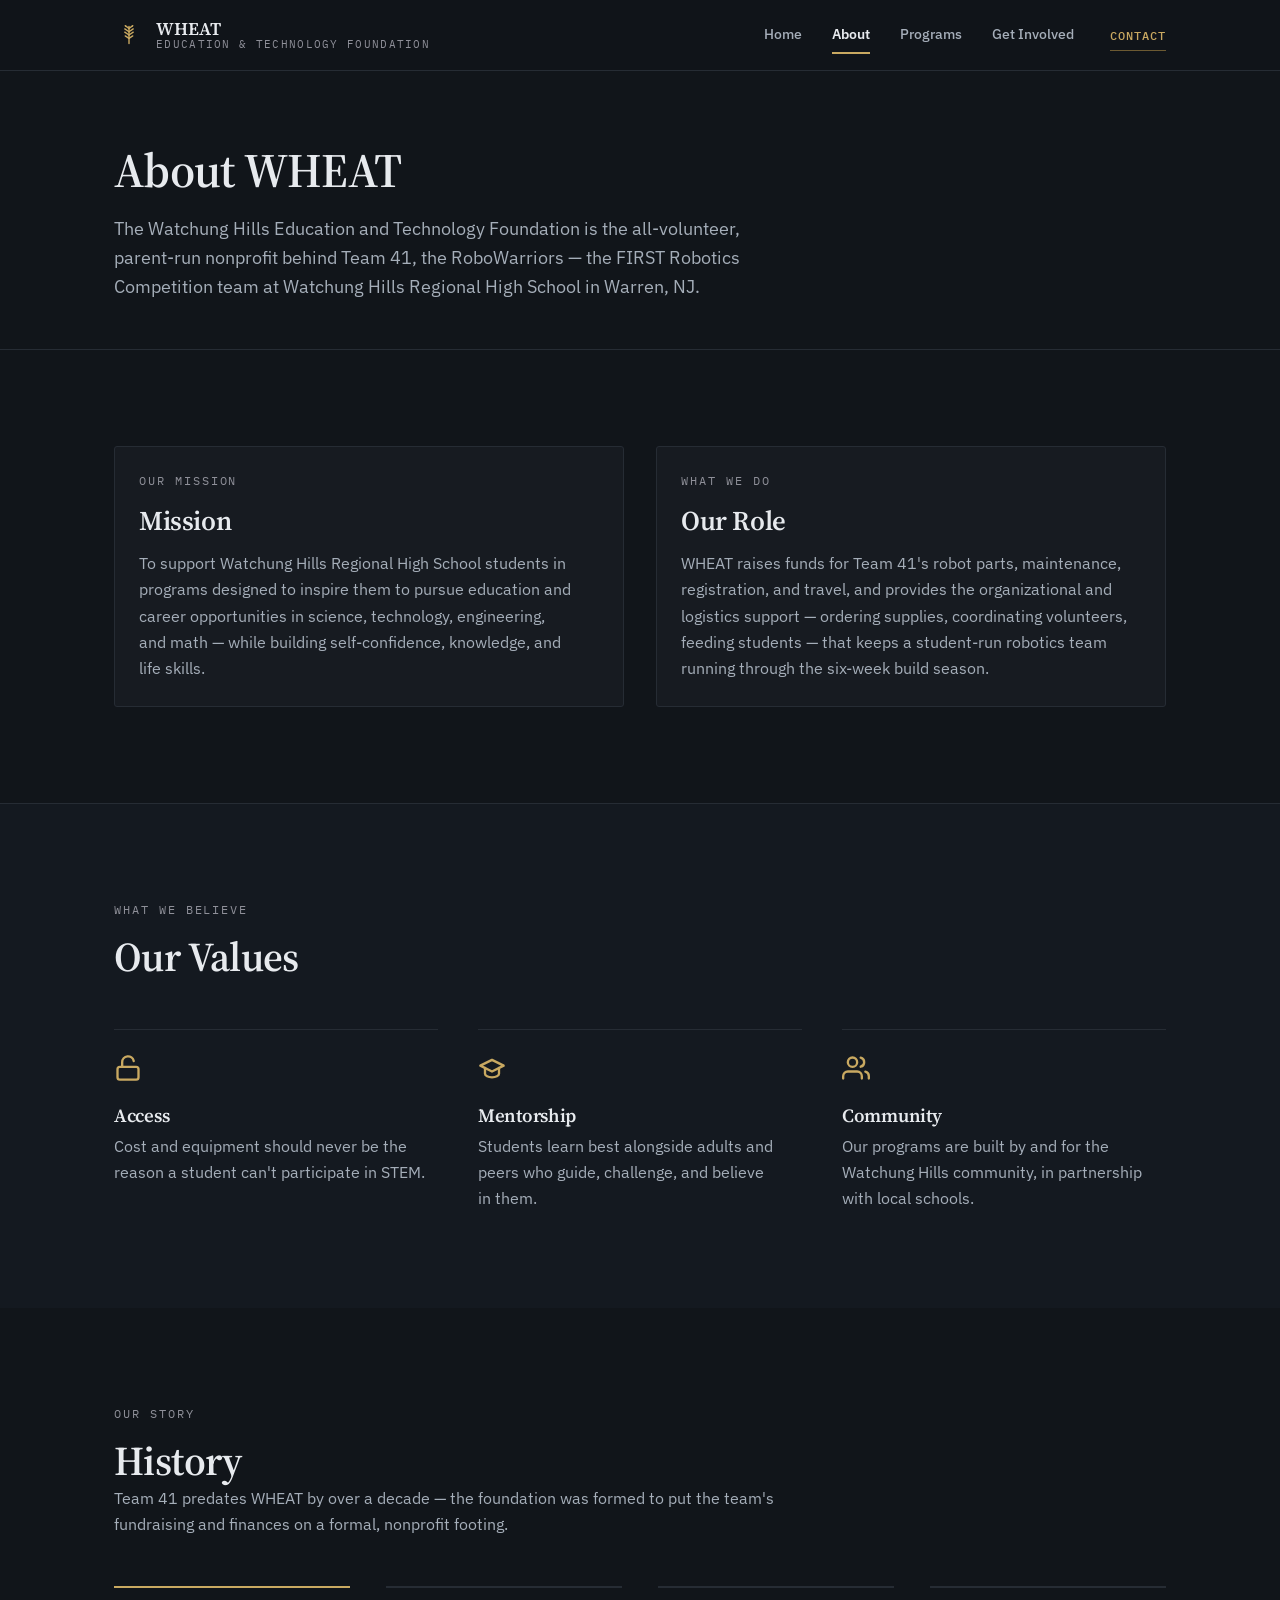
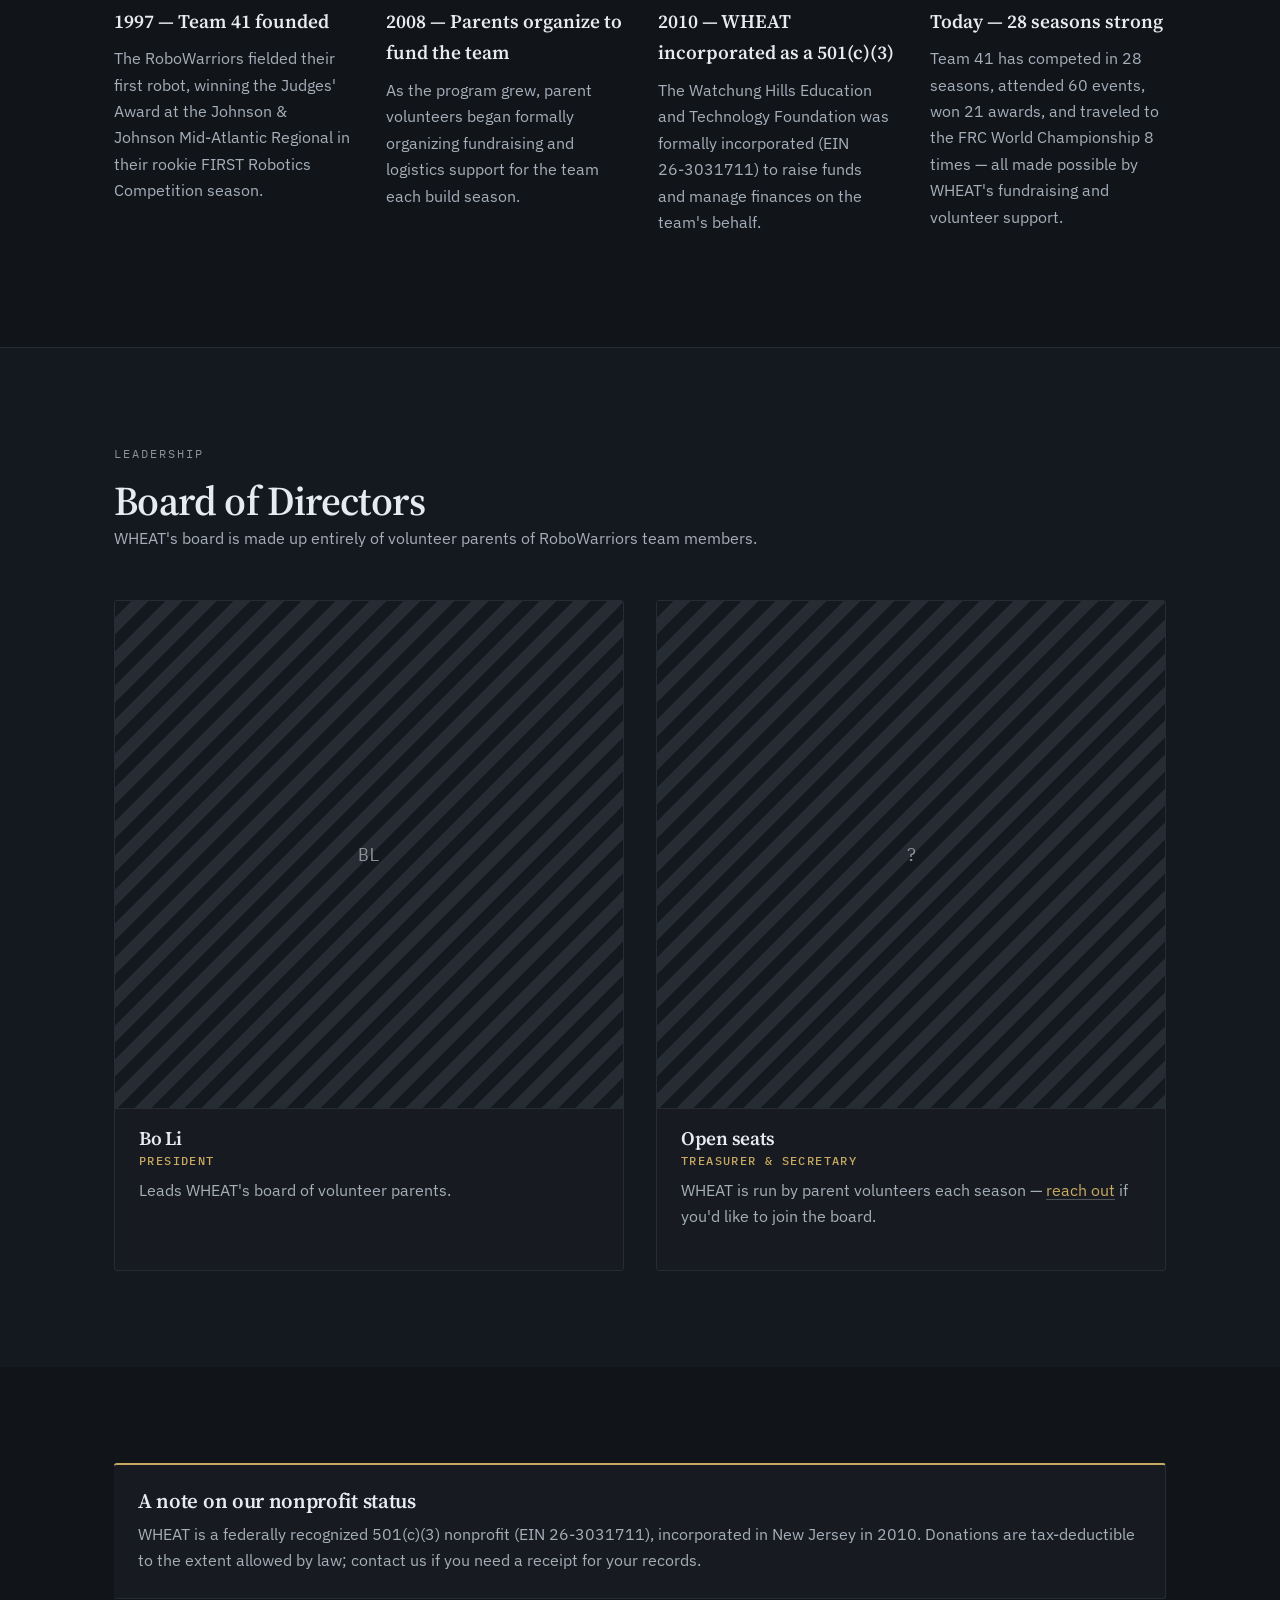
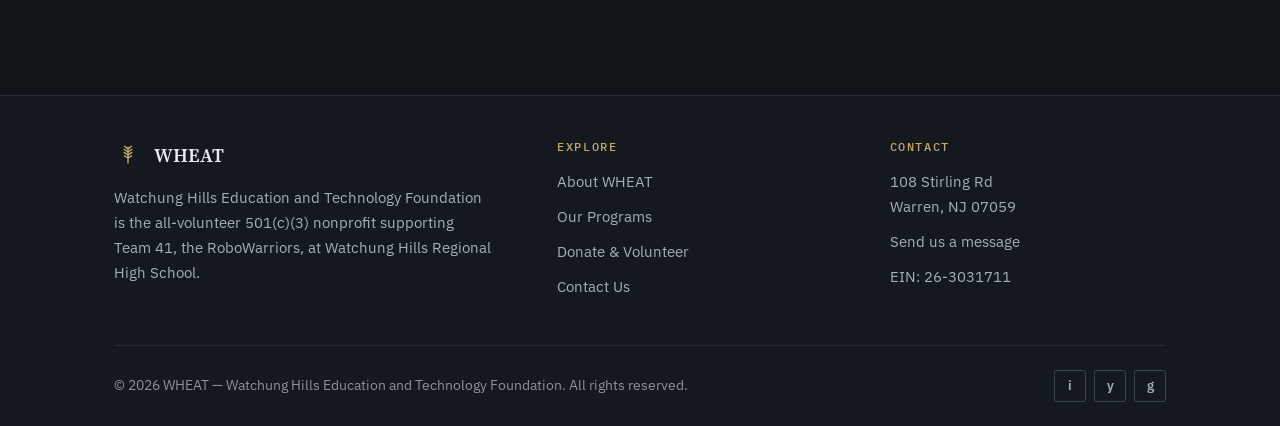
==== about.html @ da014ca6 "Replace values letter badges with line icons, drop Integrity Our Values now shows Access, Mentorship" ====
<!DOCTYPE html>
<html lang="en">
<head>
<meta charset="UTF-8">
<meta name="viewport" content="width=device-width, initial-scale=1.0">
<title>About — WHEAT Foundation</title>
<meta name="description" content="Learn about WHEAT's mission, history since 1997, and the volunteer board behind the Watchung Hills Education and Technology Foundation.">
<link rel="icon" type="image/svg+xml" href="assets/favicon.svg">
<link rel="stylesheet" href="css/styles.css">
</head>
<body>
<a class="skip-link" href="#main">Skip to main content</a>

<header class="site-header">
  <div class="nav-wrap">
    <a class="brand" href="index.html">
      <svg class="brand-mark" viewBox="0 0 64 64" role="img" aria-label="WHEAT logo">
        <g fill="none" stroke="#c9a961" stroke-width="3" stroke-linecap="round">
          <path d="M32 50V14"/><path d="M32 18 L24 12"/><path d="M32 18 L40 12"/>
          <path d="M32 25 L23 19"/><path d="M32 25 L41 19"/><path d="M32 32 L23 26"/>
          <path d="M32 32 L41 26"/><path d="M32 39 L24 34"/><path d="M32 39 L40 34"/>
        </g>
      </svg>
      <span class="brand-text">
        <span class="brand-name">WHEAT</span>
        <span class="brand-tagline">Education &amp; Technology Foundation</span>
      </span>
    </a>
    <button class="nav-toggle" aria-expanded="false" aria-controls="main-nav" aria-label="Toggle navigation menu">
      <span class="nav-toggle-bar"></span>
      <span class="nav-toggle-bar"></span>
      <span class="nav-toggle-bar"></span>
    </button>
    <nav class="main-nav" id="main-nav" aria-label="Primary">
      <ul>
        <li><a href="index.html">Home</a></li>
        <li><a href="about.html" aria-current="page">About</a></li>
        <li><a href="programs.html">Programs</a></li>
        <li><a href="get-involved.html">Get Involved</a></li>
        <li><a href="contact.html">Contact</a></li>
      </ul>
    </nav>
  </div>
</header>

<main id="main">

  <section class="page-hero">
    <div class="container">
      <h1>About WHEAT</h1>
      <p>
        The Watchung Hills Education and Technology Foundation is the
        all-volunteer, parent-run nonprofit behind Team 41, the
        RoboWarriors — the FIRST Robotics Competition team at Watchung
        Hills Regional High School in Warren, NJ.
      </p>
    </div>
  </section>

  <section>
    <div class="container">
      <div class="grid grid-2">
        <div class="card">
          <span class="eyebrow">Our Mission</span>
          <h2>Mission</h2>
          <p>
            To support Watchung Hills Regional High School students in
            programs designed to inspire them to pursue education and
            career opportunities in science, technology, engineering,
            and math — while building self-confidence, knowledge, and
            life skills.
          </p>
        </div>
        <div class="card">
          <span class="eyebrow">What We Do</span>
          <h2>Our Role</h2>
          <p>
            WHEAT raises funds for Team 41's robot parts, maintenance,
            registration, and travel, and provides the organizational
            and logistics support — ordering supplies, coordinating
            volunteers, feeding students — that keeps a student-run
            robotics team running through the six-week build season.
          </p>
        </div>
      </div>
    </div>
  </section>

  <section class="section-alt">
    <div class="container">
      <div class="section-head center">
        <span class="eyebrow">What We Believe</span>
        <h2>Our Values</h2>
      </div>
      <div class="values-grid">
        <div class="value-item">
          <svg class="value-icon" viewBox="0 0 24 24" fill="none" stroke="currentColor" stroke-width="2" stroke-linecap="round" stroke-linejoin="round"><rect x="3" y="11" width="18" height="11" rx="2"/><path d="M7 11V7a5 5 0 0 1 9.9-1"/></svg>
          <h3>Access</h3>
          <p>Cost and equipment should never be the reason a student can't participate in STEM.</p>
        </div>
        <div class="value-item">
          <svg class="value-icon" viewBox="0 0 24 24" fill="none" stroke="currentColor" stroke-width="2" stroke-linecap="round" stroke-linejoin="round"><path d="M22 10 12 5 2 10l10 5 10-5Z"/><path d="M6 12v5c0 1.7 2.7 3 6 3s6-1.3 6-3v-5"/></svg>
          <h3>Mentorship</h3>
          <p>Students learn best alongside adults and peers who guide, challenge, and believe in them.</p>
        </div>
        <div class="value-item">
          <svg class="value-icon" viewBox="0 0 24 24" fill="none" stroke="currentColor" stroke-width="2" stroke-linecap="round" stroke-linejoin="round"><path d="M17 21v-2a4 4 0 0 0-4-4H5a4 4 0 0 0-4 4v2"/><circle cx="9" cy="7" r="4"/><path d="M23 21v-2a4 4 0 0 0-3-3.87"/><path d="M16 3.13a4 4 0 0 1 0 7.75"/></svg>
          <h3>Community</h3>
          <p>Our programs are built by and for the Watchung Hills community, in partnership with local schools.</p>
        </div>
      </div>
    </div>
  </section>

  <section>
    <div class="container">
      <div class="section-head center">
        <span class="eyebrow">Our Story</span>
        <h2>History</h2>
        <p>Team 41 predates WHEAT by over a decade — the foundation was formed to put the team's fundraising and finances on a formal, nonprofit footing.</p>
      </div>
      <ul class="timeline">
        <li>
          <span class="timeline-year">1997 — Team 41 founded</span>
          <p>The RoboWarriors fielded their first robot, winning the Judges' Award at the Johnson &amp; Johnson Mid-Atlantic Regional in their rookie FIRST Robotics Competition season.</p>
        </li>
        <li>
          <span class="timeline-year">2008 — Parents organize to fund the team</span>
          <p>As the program grew, parent volunteers began formally organizing fundraising and logistics support for the team each build season.</p>
        </li>
        <li>
          <span class="timeline-year">2010 — WHEAT incorporated as a 501(c)(3)</span>
          <p>The Watchung Hills Education and Technology Foundation was formally incorporated (EIN 26-3031711) to raise funds and manage finances on the team's behalf.</p>
        </li>
        <li>
          <span class="timeline-year">Today — 28 seasons strong</span>
          <p>Team 41 has competed in 28 seasons, attended 60 events, won 21 awards, and traveled to the FRC World Championship 8 times — all made possible by WHEAT's fundraising and volunteer support.</p>
        </li>
      </ul>
    </div>
  </section>

  <section class="section-alt">
    <div class="container">
      <div class="section-head center">
        <span class="eyebrow">Leadership</span>
        <h2>Board of Directors</h2>
        <p>WHEAT's board is made up entirely of volunteer parents of RoboWarriors team members.</p>
      </div>
      <div class="people-grid">
        <div class="person-card">
          <div class="person-avatar">BL</div>
          <h3>Bo Li</h3>
          <p class="person-role">President</p>
          <p>Leads WHEAT's board of volunteer parents.</p>
        </div>
        <div class="person-card">
          <div class="person-avatar">?</div>
          <h3>Open seats</h3>
          <p class="person-role">Treasurer &amp; Secretary</p>
          <p>WHEAT is run by parent volunteers each season — <a href="get-involved.html#volunteer">reach out</a> if you'd like to join the board.</p>
        </div>
      </div>
    </div>
  </section>

  <section>
    <div class="container">
      <div class="callout">
        <h3>A note on our nonprofit status</h3>
        <p>
          WHEAT is a federally recognized 501(c)(3) nonprofit
          (EIN 26-3031711), incorporated in New Jersey in 2010. Donations
          are tax-deductible to the extent allowed by law; contact us if
          you need a receipt for your records.
        </p>
      </div>
    </div>
  </section>

</main>

<footer class="site-footer">
  <div class="container">
    <div class="footer-grid">
      <div>
        <div class="footer-brand">
          <svg class="brand-mark" viewBox="0 0 64 64" role="img" aria-label="WHEAT logo">
            <g fill="none" stroke="#c9a961" stroke-width="3" stroke-linecap="round">
              <path d="M32 50V14"/><path d="M32 18 L24 12"/><path d="M32 18 L40 12"/>
              <path d="M32 25 L23 19"/><path d="M32 25 L41 19"/><path d="M32 32 L23 26"/>
              <path d="M32 32 L41 26"/><path d="M32 39 L24 34"/><path d="M32 39 L40 34"/>
            </g>
          </svg>
          <span class="brand-name">WHEAT</span>
        </div>
        <p>
          Watchung Hills Education and Technology Foundation is the
          all-volunteer 501(c)(3) nonprofit supporting Team 41, the
          RoboWarriors, at Watchung Hills Regional High School.
        </p>
      </div>
      <div>
        <h4>Explore</h4>
        <ul>
          <li><a href="about.html">About WHEAT</a></li>
          <li><a href="programs.html">Our Programs</a></li>
          <li><a href="get-involved.html">Donate &amp; Volunteer</a></li>
          <li><a href="contact.html">Contact Us</a></li>
        </ul>
      </div>
      <div>
        <h4>Contact</h4>
        <ul>
          <li>108 Stirling Rd<br>Warren, NJ 07059</li>
          <li><a href="contact.html">Send us a message</a></li>
          <li>EIN: 26-3031711</li>
        </ul>
      </div>
    </div>
    <div class="footer-bottom">
      <p>&copy; <span data-current-year>2026</span> WHEAT — Watchung Hills Education and Technology Foundation. All rights reserved.</p>
      <div class="social-links" aria-label="Social media links">
        <a href="https://www.instagram.com/team41robotics/" target="_blank" rel="noopener" aria-label="Team 41 on Instagram">i</a>
        <a href="https://www.youtube.com/@team41robotics" target="_blank" rel="noopener" aria-label="Team 41 on YouTube">y</a>
        <a href="https://github.com/Team41Robotics" target="_blank" rel="noopener" aria-label="Team 41 on GitHub">g</a>
      </div>
    </div>
  </div>
</footer>

<script src="js/main.js"></script>
</body>
</html>
---- css/styles.css ----
/* WHEAT — dark ground, brass accent, serif + mono type (Team 41 style) */
@import url('https://fonts.googleapis.com/css2?family=Source+Serif+4:ital,opsz,wght@0,8..60,400;0,8..60,600;0,8..60,700;1,8..60,400&family=IBM+Plex+Sans:wght@400;500;600&family=IBM+Plex+Mono:wght@400;500&display=swap');

:root{
  --ground:#11151a;--surface:#141920;--surface-raised:#171b21;
  --rule:#262c34;--rule-strong:#2c333c;--rule-muted:#3a424d;
  --ink:#e7eaee;--ink-secondary:#a5aeb9;--ink-muted:#8f9099;
  --brass:#c9a961;--brass-hover:#e0c489;--brass-underline:#6c5a32;--ink-on-brass:#14171c;
  --font-head:'Source Serif 4',Georgia,serif;
  --font-body:'IBM Plex Sans',system-ui,sans-serif;
  --font-mono:'IBM Plex Mono',ui-monospace,Menlo,monospace;
  --max-width:1140px;
  color-scheme:dark;
}
*{box-sizing:border-box}
html{scroll-behavior:smooth}
body{margin:0;background:var(--ground);color:var(--ink-secondary);font-family:var(--font-body);font-size:16px;line-height:1.65}
img{max-width:100%;display:block}
p{margin:0 0 1em;color:var(--ink-secondary);text-wrap:pretty}
em{color:var(--ink-muted);font-style:italic}
a{color:var(--brass);text-decoration:underline;text-decoration-color:rgba(255,255,255,.25);text-underline-offset:3px;transition:color .15s ease}
a:hover{color:var(--brass-hover);text-decoration-color:var(--brass-hover)}
h1,h2,h3,h4{font-family:var(--font-head);font-weight:600;color:var(--ink);line-height:1.15;margin:0 0 .5em;letter-spacing:-.015em}
ul{margin:0 0 1em;padding-left:1.25em;color:var(--ink-secondary)}
::selection{background:var(--brass);color:var(--ink-on-brass)}
.container{max-width:var(--max-width);margin:0 auto;padding:0 44px}
.skip-link{position:absolute;left:-999px;background:var(--brass);color:var(--ink-on-brass);padding:10px 18px;z-index:1000}
.skip-link:focus{left:0;top:0}

/* Header */
.site-header{position:sticky;top:0;z-index:100;background:rgba(17,21,26,.9);backdrop-filter:blur(10px);border-bottom:1px solid var(--rule)}
.nav-wrap{max-width:var(--max-width);margin:0 auto;padding:16px 44px;display:flex;align-items:center;justify-content:space-between;flex-wrap:wrap;gap:16px}
.brand{display:flex;align-items:center;gap:12px;text-decoration:none}
.brand-mark{width:30px;height:30px}
.brand-mark g{stroke:var(--brass)}
.brand-text{display:flex;flex-direction:column;line-height:1.1}
.brand-name{font-family:var(--font-head);font-size:1.12rem;font-weight:600;color:var(--ink)}
.brand-tagline{font-family:var(--font-mono);font-size:.68rem;font-weight:400;letter-spacing:.12em;text-transform:uppercase;color:var(--ink-muted)}
.nav-toggle{display:none;margin-left:auto;background:none;border:1px solid var(--rule-strong);border-radius:3px;padding:8px 10px;cursor:pointer}
.nav-toggle-bar{display:block;width:20px;height:2px;background:var(--ink);margin:4px 0}
.main-nav{margin-left:auto}
.main-nav ul{display:flex;align-items:center;gap:30px;list-style:none;margin:0;padding:0}
.main-nav a{display:block;padding:6px 0;color:var(--ink-secondary);font-size:.9rem;font-weight:500;text-decoration:none;border-bottom:2px solid transparent}
.main-nav a:hover{color:var(--ink);border-bottom-color:var(--rule-strong)}
.main-nav a[aria-current="page"]{color:var(--ink);font-weight:600;border-bottom-color:var(--brass)}
.main-nav li:last-child a{font-family:var(--font-mono);font-size:.78rem;font-weight:500;letter-spacing:.08em;text-transform:uppercase;color:var(--brass);border-bottom:1px solid var(--brass-underline);padding:6px 0 4px;margin-left:6px}
.main-nav li:last-child a:hover{color:var(--brass-hover);border-bottom-color:var(--brass-hover)}

/* Buttons */
.button-row{display:flex;flex-wrap:wrap;gap:14px;align-items:center}
.btn{display:inline-flex;align-items:center;padding:12px 24px;border-radius:3px;font-weight:600;font-size:15px;border:1px solid transparent;cursor:pointer;text-decoration:none;transition:background .15s ease,border-color .15s ease,color .15s ease}
.btn-primary{background:var(--brass);color:var(--ink-on-brass)}
.btn-primary:hover,.btn-primary:focus{background:var(--brass-hover);color:var(--ink-on-brass)}
.btn-secondary{background:none;border:none;border-bottom:1px solid var(--rule-muted);border-radius:0;padding:12px 0;color:var(--ink)}
.btn-secondary:hover{border-bottom-color:var(--brass);color:var(--brass-hover)}
.btn-outline{background:none;border-color:var(--rule-muted);color:var(--ink)}
.btn-outline:hover{border-color:var(--brass);color:var(--brass-hover)}
.btn-block{width:100%;justify-content:center}

/* Labels */
.eyebrow,.hero-eyebrow{display:block;font-family:var(--font-mono);font-size:.76rem;font-weight:400;letter-spacing:.16em;text-transform:uppercase;color:var(--ink-muted);margin-bottom:14px}
.section-mark{display:block;font-family:var(--font-mono);font-size:.74rem;font-weight:500;letter-spacing:.16em;text-transform:uppercase;color:var(--brass);margin-bottom:14px}

/* Hero (home) */
.hero{padding:92px 0 72px}
.hero h1{font-size:clamp(2.5rem,5.2vw,4rem);font-weight:600;line-height:1.08;letter-spacing:-.02em;color:var(--ink);max-width:19ch;margin:0 0 28px}
.hero-body{border-top:1px solid var(--rule);padding-top:28px;display:grid;grid-template-columns:repeat(auto-fit,minmax(300px,1fr));gap:44px;align-items:start}
.hero p.lede{font-size:1.08rem;line-height:1.7;color:var(--ink-secondary);max-width:52ch;margin:0}
.hero .button-row{align-items:center}

.page-hero{padding:72px 0 48px;border-bottom:1px solid var(--rule)}
.page-hero h1{font-size:clamp(2.2rem,4vw,3rem);color:var(--ink);margin:0 0 16px}
.page-hero p{font-size:1.1rem;color:var(--ink-secondary);max-width:58ch;margin:0}

/* Stats */
.stat-band{background:var(--surface);border-top:1px solid var(--rule);border-bottom:1px solid var(--rule)}
.stat-grid{display:grid;grid-template-columns:repeat(auto-fit,minmax(190px,1fr));gap:32px;padding:40px 0}
.stat-figure{font-family:var(--font-head);font-weight:600;font-size:2.4rem;line-height:1;color:var(--ink)}
.stat-label{font-family:var(--font-mono);font-size:.74rem;font-weight:400;letter-spacing:.1em;text-transform:uppercase;color:var(--ink-muted);margin-top:10px}

/* Sections */
section{padding:96px 0}
.section-alt{background:var(--surface);border-top:1px solid var(--rule)}
.section-navy{background:var(--surface);border-top:1px solid var(--rule);border-bottom:1px solid var(--rule)}
.section-head{margin:0 0 48px;max-width:70ch}
.section-head.center{text-align:left}
.section-split{display:grid;grid-template-columns:minmax(0,1fr) minmax(0,1fr);gap:64px;align-items:end;max-width:none}
.section-head h2{font-size:clamp(1.9rem,3.2vw,2.6rem);margin:0}
.section-prose{margin:0;max-width:52ch;font-size:1.02rem}

/* Ruled row list (home: What We Do / Our Programs) */
.row-list{border-top:1px solid var(--rule)}
.row{display:grid;grid-template-columns:minmax(180px,1fr) minmax(300px,2.4fr);gap:24px;padding:26px 0;border-bottom:1px solid var(--rule)}
.row-tag{font-family:var(--font-mono);font-size:.74rem;font-weight:500;letter-spacing:.08em;text-transform:uppercase;color:var(--ink-muted);display:block;margin-bottom:8px}
.row-name{font-family:var(--font-head);font-size:1.25rem;font-weight:600;color:var(--ink);margin:0}
.row-body p{font-size:.96rem;color:var(--ink-secondary);margin:0}
.row-body p+p{margin-top:.8em}

/* Grid layout (About/Programs/Get Involved/Contact) */
.grid{display:grid;gap:32px}
.grid-2{grid-template-columns:repeat(auto-fit,minmax(320px,1fr))}

/* Cards */
.card,.person-card,.program-card,.callout{background:var(--surface-raised);border:1px solid var(--rule);border-radius:3px;padding:24px}
.callout{border-left:none;border-top:2px solid var(--brass)}
.card h2{font-size:1.7rem}
.card h3,.callout h3{font-size:1.3rem;margin-bottom:.4em}
.card p:last-child,.callout p:last-child{margin-bottom:0}
.program-card{padding:0;display:flex;flex-direction:column;overflow:hidden}
.program-card-head{padding:24px 24px 0}
.program-card-head h3{margin:0 0 .3em;font-size:1.35rem}
.program-card-body{padding:4px 24px 24px;flex:1}
.program-card-body ul{font-size:.92rem;padding-left:1.1em}
.section-navy .program-card,.section-navy .card{background:var(--surface-raised);border-color:var(--rule)}

.people-grid{display:grid;gap:32px;grid-template-columns:repeat(auto-fit,minmax(250px,1fr))}
.values-grid{display:grid;gap:40px;grid-template-columns:repeat(3,1fr)}
.value-item{padding-top:24px;border-top:1px solid var(--rule)}
.value-icon{width:28px;height:28px;color:var(--brass);margin-bottom:16px}
.value-item h3{margin-bottom:.3em}
.value-item p{margin:0}
.person-card{padding:0 0 24px;overflow:hidden}
.person-card>*:not(.person-avatar){margin-left:24px;margin-right:24px}
.person-avatar{aspect-ratio:1/1;margin:0 0 18px;background:repeating-linear-gradient(135deg,var(--surface) 0 12px,var(--rule) 12px 24px);border-bottom:1px solid var(--rule);display:flex;align-items:center;justify-content:center;color:var(--ink-muted);font-family:var(--font-mono);font-size:1.1rem}
.person-card h3{font-size:1.2rem;margin-bottom:.1em}
.person-role{font-family:var(--font-mono);font-size:.72rem;font-weight:500;letter-spacing:.12em;text-transform:uppercase;color:var(--brass);margin-bottom:.6em}

.timeline{list-style:none;margin:0;padding:0;display:grid;grid-template-columns:repeat(auto-fit,minmax(230px,1fr));gap:36px}
.timeline li{border-top:2px solid var(--rule);padding-top:18px;position:relative}
.timeline li:first-child{border-top-color:var(--brass)}
.timeline-year{display:block;font-family:var(--font-head);font-weight:600;font-size:1.2rem;color:var(--ink);margin-bottom:8px}

/* CTA */
.cta-banner{background:var(--surface);padding:0;border-top:1px solid var(--rule);border-bottom:1px solid var(--rule)}
.cta-split{display:grid;grid-template-columns:minmax(0,1.3fr) minmax(0,.7fr);gap:52px;align-items:center;padding-top:88px;padding-bottom:88px}
.cta-banner h2{font-size:clamp(2rem,3.6vw,2.8rem);color:var(--ink);margin:0 0 18px}
.cta-banner p{color:var(--ink-secondary);max-width:54ch;margin:0 0 30px}
.cta-aside{border-left:1px solid var(--rule-strong);padding-left:40px}
.cta-aside-label{font-family:var(--font-mono);font-size:.74rem;font-weight:500;letter-spacing:.14em;text-transform:uppercase;color:var(--brass);margin-bottom:12px}
.cta-aside ul{list-style:none;padding:0;margin:0}
.cta-aside li{border-bottom:1px solid var(--rule);padding:14px 0;font-family:var(--font-head);font-size:1.3rem}
.cta-aside li:last-child{border:none}
.cta-aside a{color:var(--ink);text-decoration:none}
.cta-aside a:hover{color:var(--brass-hover)}
.cta-aside a::after{content:" →"}

/* Forms */
form{display:grid;gap:20px}
.form-row{display:grid;grid-template-columns:repeat(auto-fit,minmax(220px,1fr));gap:20px}
label{display:block;font-size:.8rem;font-weight:600;letter-spacing:.04em;margin-bottom:6px;color:var(--ink)}
input,textarea,select{width:100%;padding:12px 14px;border:1px solid var(--rule-strong);border-radius:3px;font-family:inherit;font-size:1rem;background:var(--surface-raised);color:var(--ink)}
input::placeholder,textarea::placeholder{color:var(--ink-muted)}
input:focus,textarea:focus,select:focus{outline:2px solid var(--brass);outline-offset:0;border-color:var(--brass)}
.form-note{font-size:.85rem;color:var(--ink-muted)}
.contact-info-list{list-style:none;padding:0;margin:0;display:grid;gap:22px}
.contact-info-list li{display:flex;gap:14px}
.contact-info-icon{width:24px;height:24px;flex-shrink:0;color:var(--brass);margin-top:2px}

/* Footer */
.site-footer{background:var(--surface);border-top:1px solid var(--rule);padding:44px 0 24px}
.footer-grid{display:grid;grid-template-columns:1.4fr 1fr 1fr;gap:56px;padding-bottom:44px;border-bottom:1px solid var(--rule)}
.footer-grid h4{font-family:var(--font-mono);font-size:.74rem;font-weight:500;letter-spacing:.14em;text-transform:uppercase;color:var(--brass);margin-bottom:16px}
.footer-grid ul{list-style:none;padding:0;margin:0;display:grid;gap:10px;font-size:.95rem}
.footer-grid a,.footer-bottom a{color:var(--ink-secondary);text-decoration:none}
.footer-grid a:hover{color:var(--ink);text-decoration:underline;text-decoration-color:var(--brass)}
.footer-grid p,.footer-grid li{font-size:.95rem;color:var(--ink-secondary)}
.footer-grid em{color:var(--ink-muted)}
.footer-brand{display:flex;align-items:center;gap:12px;margin-bottom:14px}
.footer-brand .brand-mark{width:28px;height:28px}
.footer-brand .brand-name{color:var(--ink);font-size:1.2rem}
.footer-bottom{display:flex;justify-content:space-between;align-items:center;flex-wrap:wrap;gap:12px;padding-top:24px;font-size:.85rem}
.footer-bottom p{margin:0;color:var(--ink-muted)}
.social-links{display:flex;gap:8px}
.social-links a{width:32px;height:32px;border:1px solid var(--rule-muted);border-radius:3px;display:flex;align-items:center;justify-content:center;font-size:.8rem;font-weight:600;color:var(--ink-secondary);text-decoration:none}
.social-links a:hover{background:var(--brass);border-color:var(--brass);color:var(--ink-on-brass)}

@media(max-width:900px){.cta-split,.section-split,.footer-grid,.values-grid{grid-template-columns:1fr;gap:36px}.cta-aside{border-left:none;padding-left:0;border-top:1px solid var(--rule-strong);padding-top:28px}}
@media(max-width:720px){
  .container,.nav-wrap{padding-left:24px;padding-right:24px}
  .nav-toggle{display:inline-block}
  .main-nav{display:none;width:100%;order:3;margin:0}
  .nav-wrap{flex-wrap:wrap;gap:12px}
  .main-nav.is-open{display:block}
  .main-nav ul{flex-direction:column;align-items:stretch;gap:4px;padding:8px 0}
  .main-nav li:last-child a{margin:8px 0 0}
  .brand-tagline{display:none}
  section{padding:64px 0}
  .row{grid-template-columns:1fr}
}
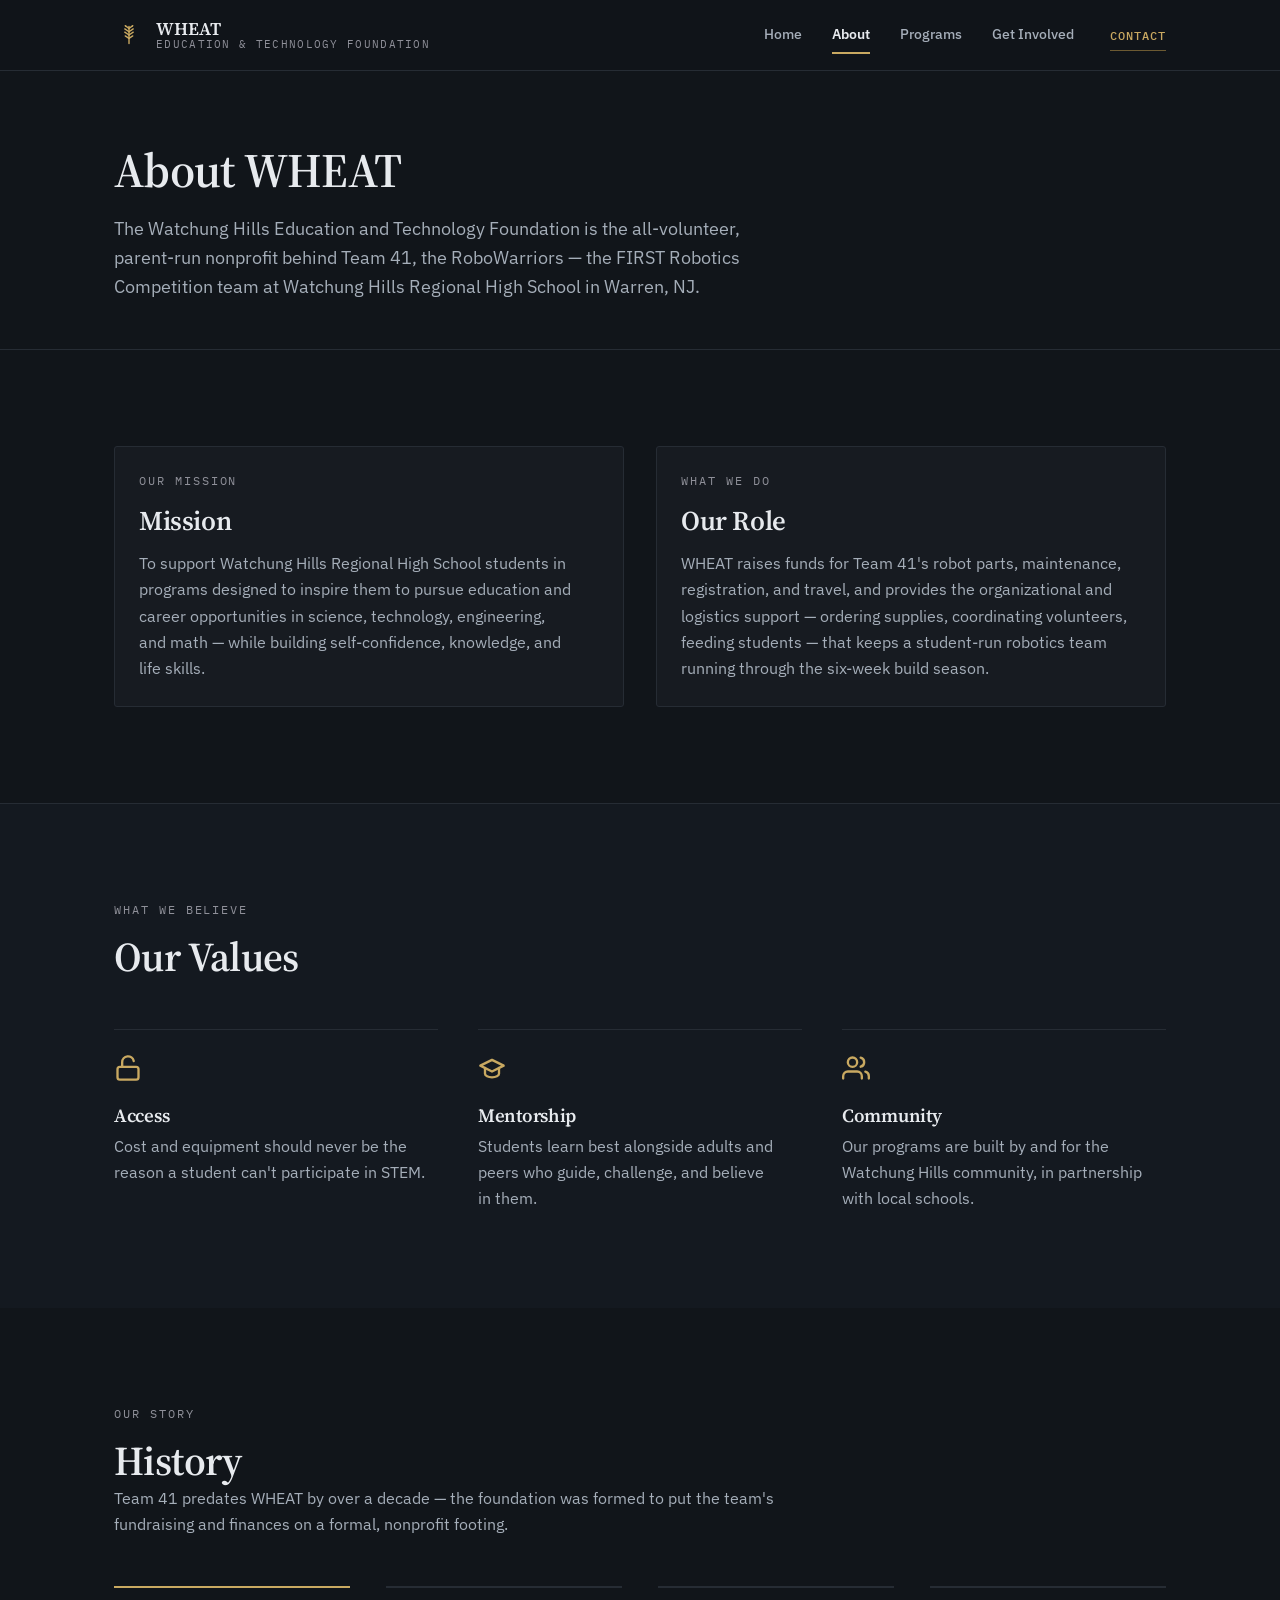
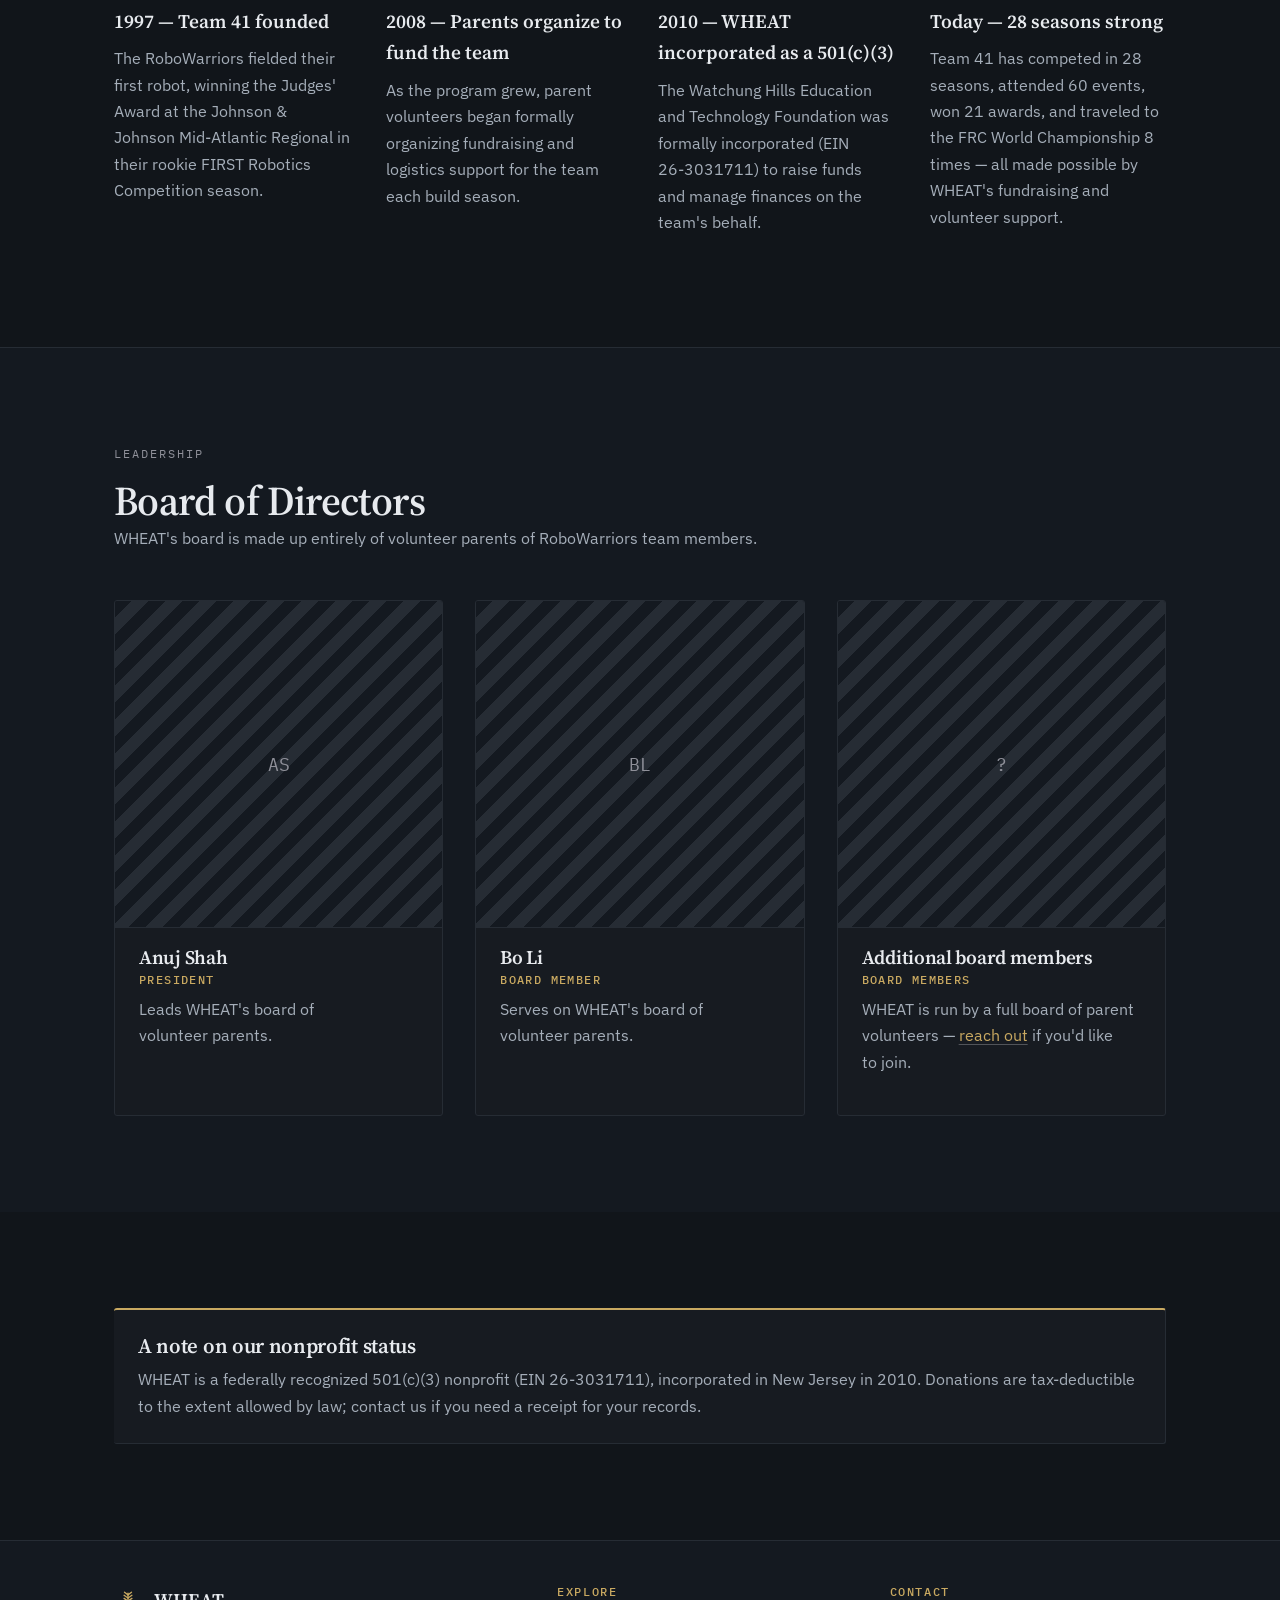
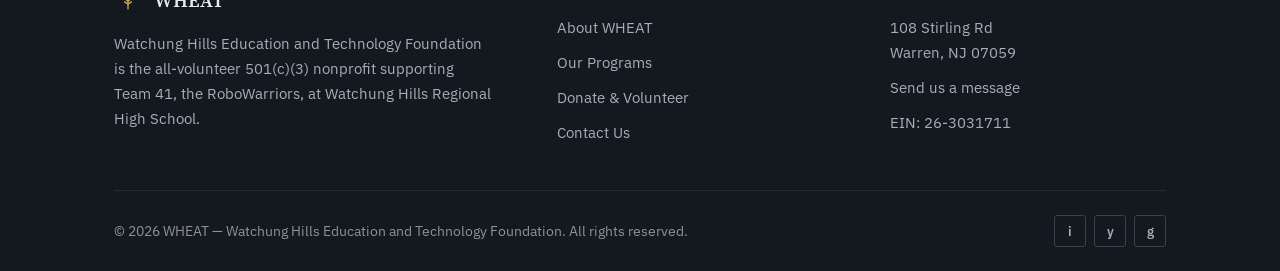
==== commit 61145a15: "Correct board leadership: Anuj Shah is president, Bo Li a member Co-Authored-By: Claude Sonnet 5 <no" ====
--- a/about.html
+++ b/about.html
@@ -149,16 +149,22 @@
       </div>
       <div class="people-grid">
         <div class="person-card">
+          <div class="person-avatar">AS</div>
+          <h3>Anuj Shah</h3>
+          <p class="person-role">President</p>
+          <p>Leads WHEAT's board of volunteer parents.</p>
+        </div>
+        <div class="person-card">
           <div class="person-avatar">BL</div>
           <h3>Bo Li</h3>
-          <p class="person-role">President</p>
-          <p>Leads WHEAT's board of volunteer parents.</p>
+          <p class="person-role">Board Member</p>
+          <p>Serves on WHEAT's board of volunteer parents.</p>
         </div>
         <div class="person-card">
           <div class="person-avatar">?</div>
-          <h3>Open seats</h3>
-          <p class="person-role">Treasurer &amp; Secretary</p>
-          <p>WHEAT is run by parent volunteers each season — <a href="get-involved.html#volunteer">reach out</a> if you'd like to join the board.</p>
+          <h3>Additional board members</h3>
+          <p class="person-role">Board Members</p>
+          <p>WHEAT is run by a full board of parent volunteers — <a href="get-involved.html#volunteer">reach out</a> if you'd like to join.</p>
         </div>
       </div>
     </div>
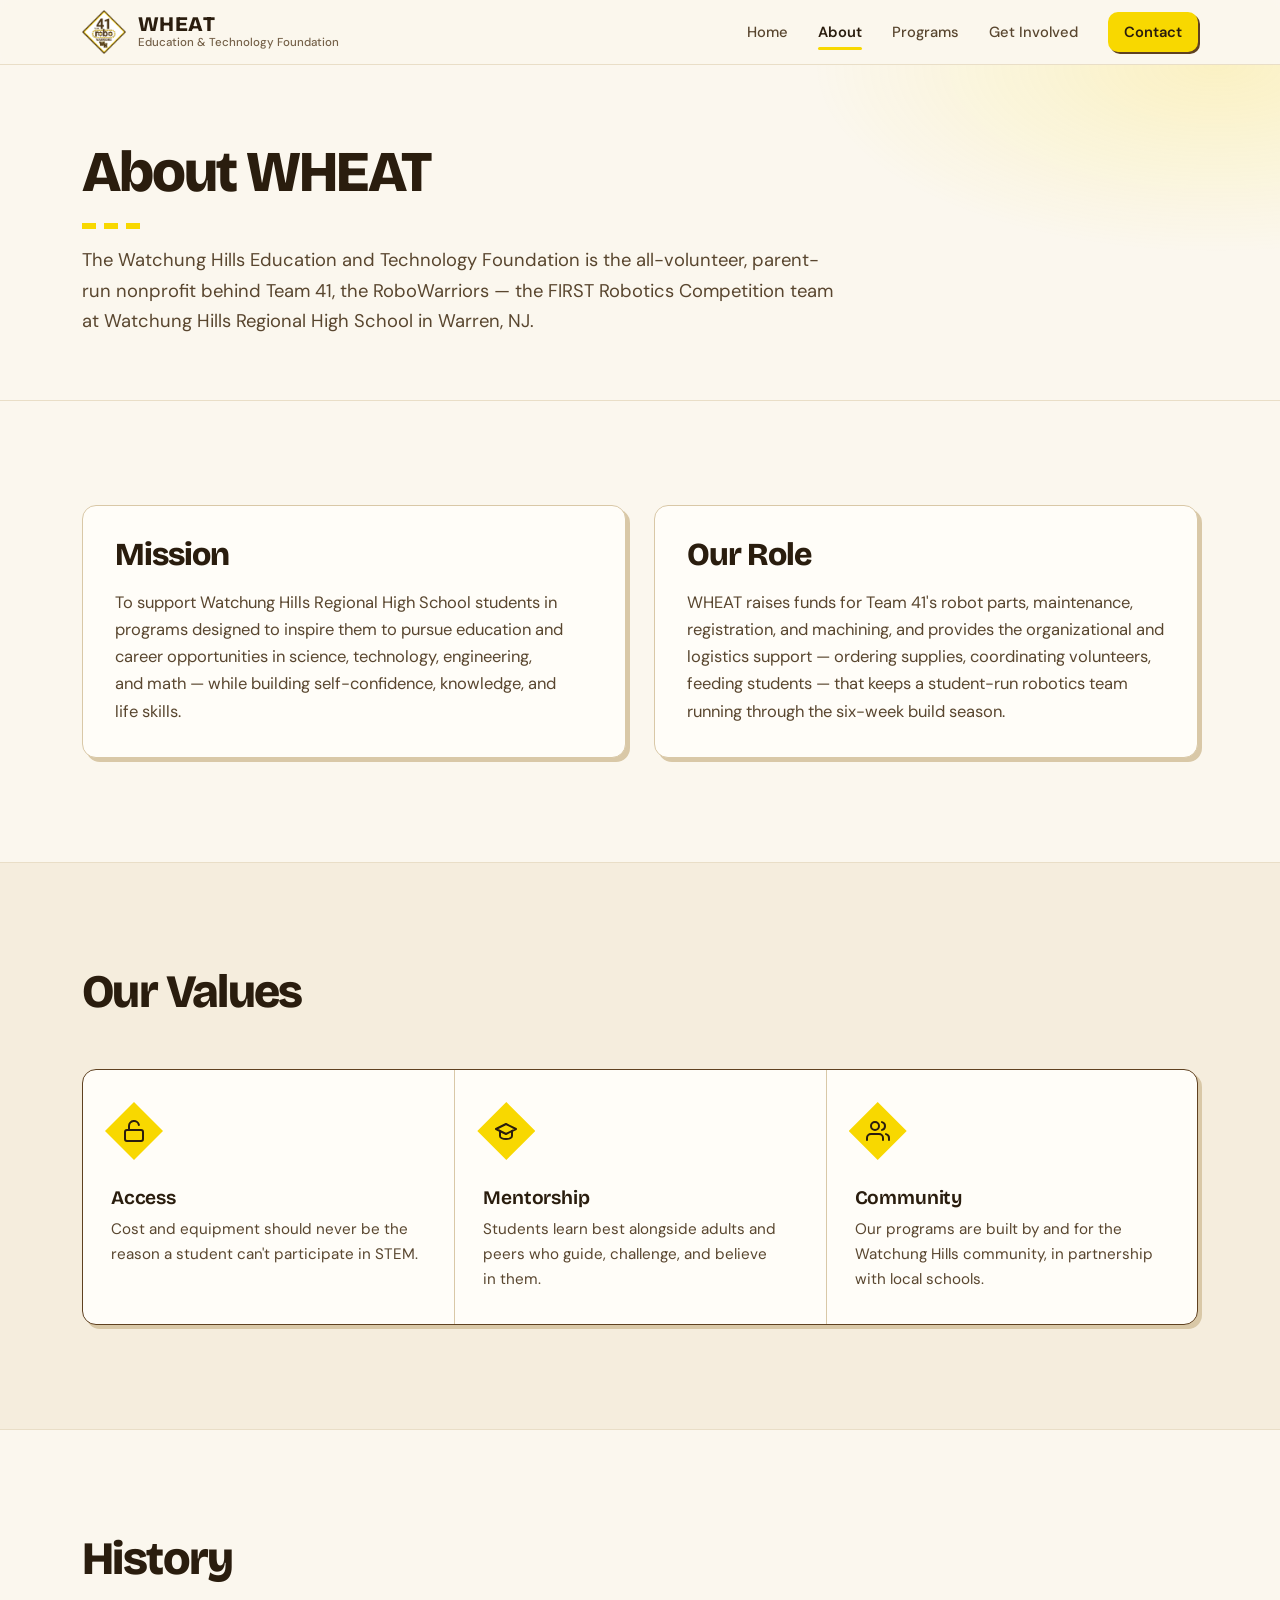
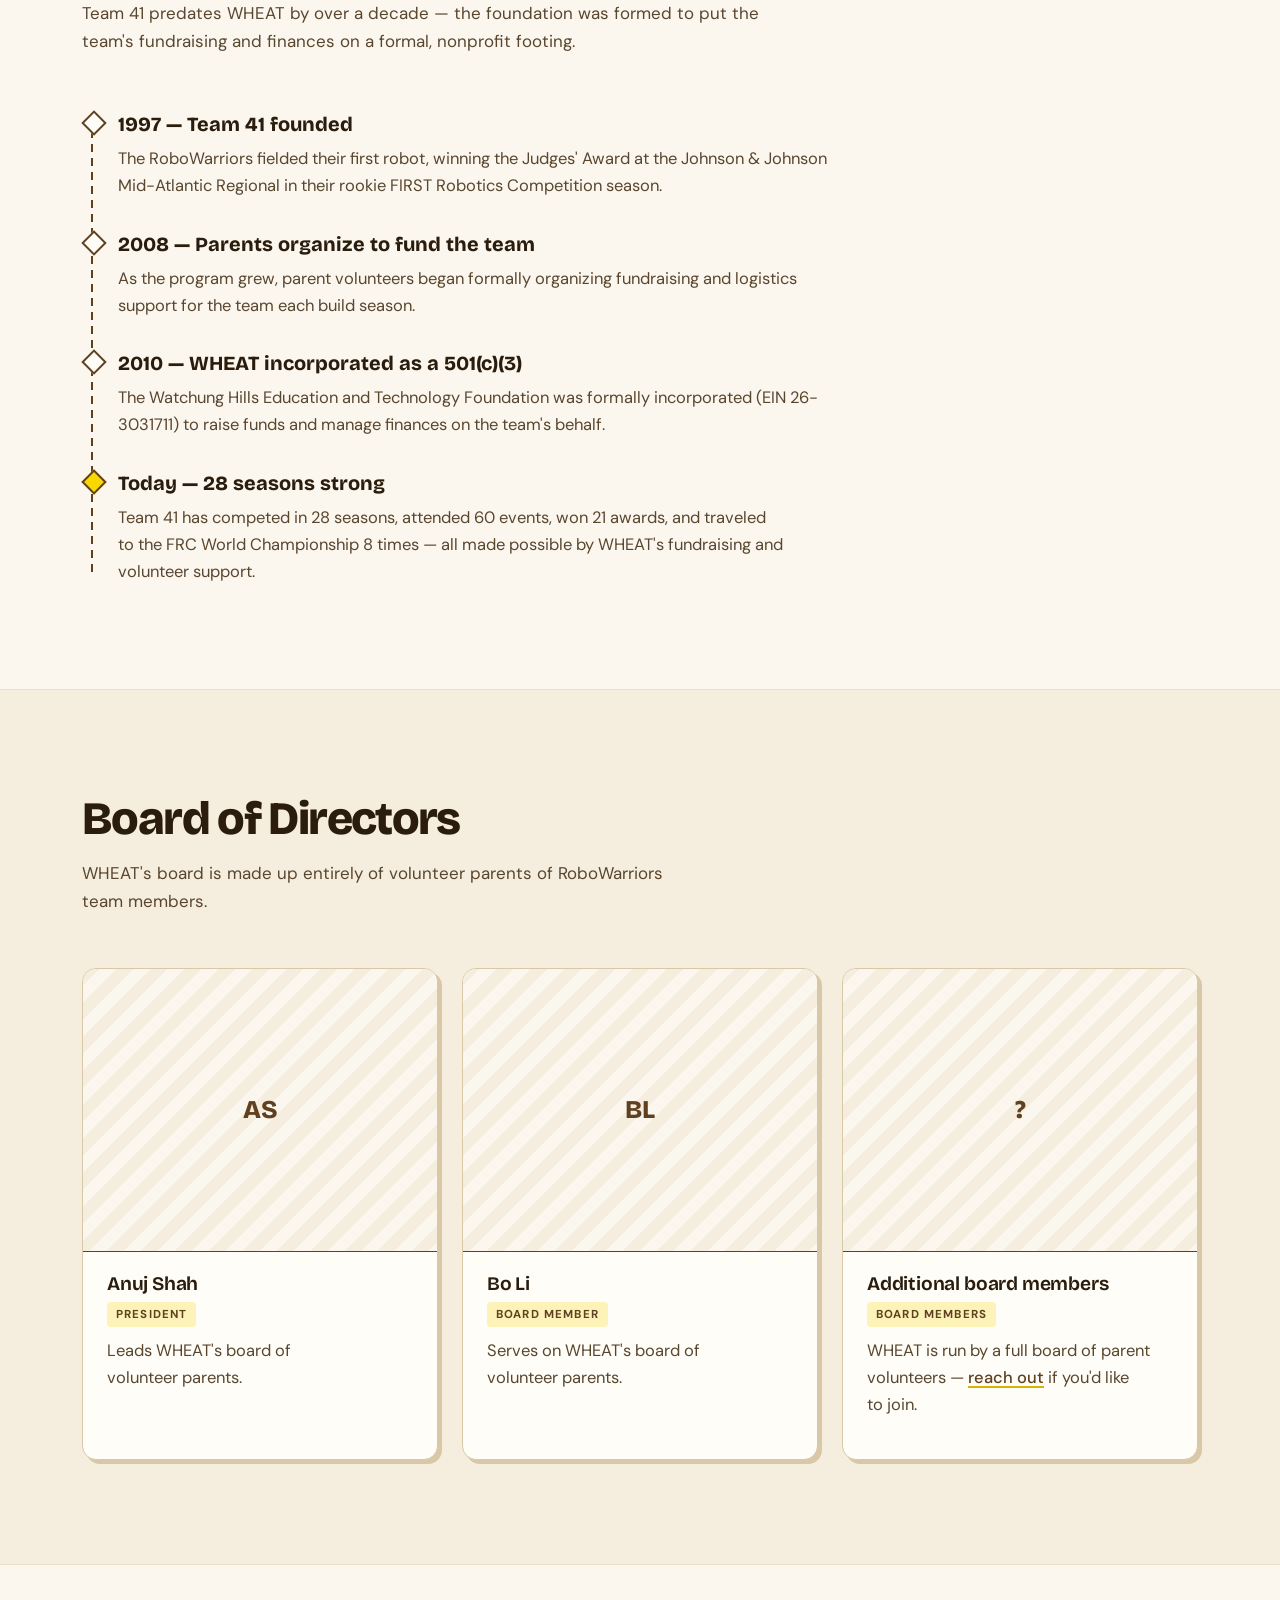
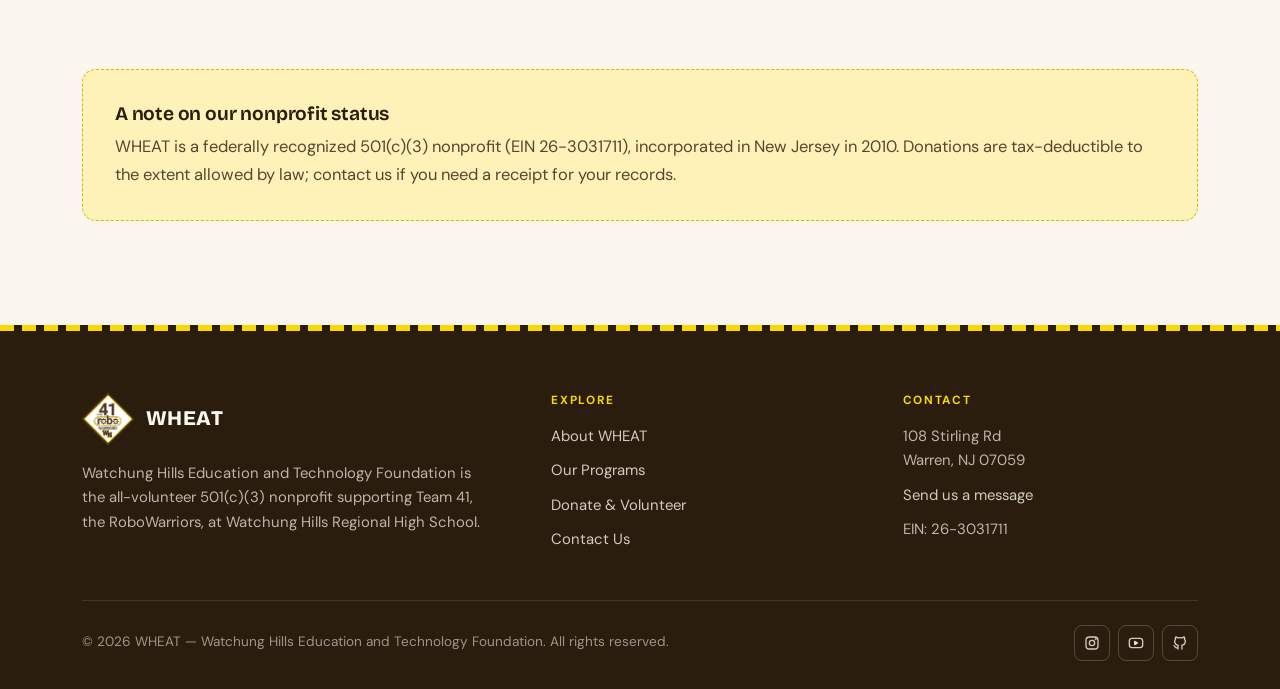
==== commit 748166d5: "Redesign site in Team 41 brown and gold, add team photos - New design system: cream backgrounds, bro" ====
--- a/about.html
+++ b/about.html
@@ -5,7 +5,7 @@
 <meta name="viewport" content="width=device-width, initial-scale=1.0">
 <title>About — WHEAT Foundation</title>
 <meta name="description" content="Learn about WHEAT's mission, history since 1997, and the volunteer board behind the Watchung Hills Education and Technology Foundation.">
-<link rel="icon" type="image/svg+xml" href="assets/favicon.svg">
+<link rel="icon" type="image/png" href="assets/images/team41-logo.png">
 <link rel="stylesheet" href="css/styles.css">
 </head>
 <body>
@@ -14,13 +14,7 @@
 <header class="site-header">
   <div class="nav-wrap">
     <a class="brand" href="index.html">
-      <svg class="brand-mark" viewBox="0 0 64 64" role="img" aria-label="WHEAT logo">
-        <g fill="none" stroke="#c9a961" stroke-width="3" stroke-linecap="round">
-          <path d="M32 50V14"/><path d="M32 18 L24 12"/><path d="M32 18 L40 12"/>
-          <path d="M32 25 L23 19"/><path d="M32 25 L41 19"/><path d="M32 32 L23 26"/>
-          <path d="M32 32 L41 26"/><path d="M32 39 L24 34"/><path d="M32 39 L40 34"/>
-        </g>
-      </svg>
+      <img class="brand-mark" src="assets/images/team41-logo.png" alt="" width="44" height="44">
       <span class="brand-text">
         <span class="brand-name">WHEAT</span>
         <span class="brand-tagline">Education &amp; Technology Foundation</span>
@@ -61,7 +55,6 @@
     <div class="container">
       <div class="grid grid-2">
         <div class="card">
-          <span class="eyebrow">Our Mission</span>
           <h2>Mission</h2>
           <p>
             To support Watchung Hills Regional High School students in
@@ -72,11 +65,10 @@
           </p>
         </div>
         <div class="card">
-          <span class="eyebrow">What We Do</span>
           <h2>Our Role</h2>
           <p>
             WHEAT raises funds for Team 41's robot parts, maintenance,
-            registration, and travel, and provides the organizational
+            registration, and machining, and provides the organizational
             and logistics support — ordering supplies, coordinating
             volunteers, feeding students — that keeps a student-run
             robotics team running through the six-week build season.
@@ -89,7 +81,6 @@
   <section class="section-alt">
     <div class="container">
       <div class="section-head center">
-        <span class="eyebrow">What We Believe</span>
         <h2>Our Values</h2>
       </div>
       <div class="values-grid">
@@ -115,7 +106,6 @@
   <section>
     <div class="container">
       <div class="section-head center">
-        <span class="eyebrow">Our Story</span>
         <h2>History</h2>
         <p>Team 41 predates WHEAT by over a decade — the foundation was formed to put the team's fundraising and finances on a formal, nonprofit footing.</p>
       </div>
@@ -143,7 +133,6 @@
   <section class="section-alt">
     <div class="container">
       <div class="section-head center">
-        <span class="eyebrow">Leadership</span>
         <h2>Board of Directors</h2>
         <p>WHEAT's board is made up entirely of volunteer parents of RoboWarriors team members.</p>
       </div>
@@ -191,13 +180,7 @@
     <div class="footer-grid">
       <div>
         <div class="footer-brand">
-          <svg class="brand-mark" viewBox="0 0 64 64" role="img" aria-label="WHEAT logo">
-            <g fill="none" stroke="#c9a961" stroke-width="3" stroke-linecap="round">
-              <path d="M32 50V14"/><path d="M32 18 L24 12"/><path d="M32 18 L40 12"/>
-              <path d="M32 25 L23 19"/><path d="M32 25 L41 19"/><path d="M32 32 L23 26"/>
-              <path d="M32 32 L41 26"/><path d="M32 39 L24 34"/><path d="M32 39 L40 34"/>
-            </g>
-          </svg>
+          <img class="brand-mark" src="assets/images/team41-logo.png" alt="" width="44" height="44">
           <span class="brand-name">WHEAT</span>
         </div>
         <p>
@@ -227,9 +210,9 @@
     <div class="footer-bottom">
       <p>&copy; <span data-current-year>2026</span> WHEAT — Watchung Hills Education and Technology Foundation. All rights reserved.</p>
       <div class="social-links" aria-label="Social media links">
-        <a href="https://www.instagram.com/team41robotics/" target="_blank" rel="noopener" aria-label="Team 41 on Instagram">i</a>
-        <a href="https://www.youtube.com/@team41robotics" target="_blank" rel="noopener" aria-label="Team 41 on YouTube">y</a>
-        <a href="https://github.com/Team41Robotics" target="_blank" rel="noopener" aria-label="Team 41 on GitHub">g</a>
+        <a href="https://www.instagram.com/team41robotics/" target="_blank" rel="noopener" aria-label="Team 41 on Instagram"><svg viewBox="0 0 24 24" fill="none" stroke="currentColor" stroke-width="2" stroke-linecap="round" stroke-linejoin="round" aria-hidden="true"><rect x="3" y="3" width="18" height="18" rx="5"/><circle cx="12" cy="12" r="4"/><circle cx="17.5" cy="6.5" r=".5" fill="currentColor"/></svg></a>
+        <a href="https://www.youtube.com/@team41robotics" target="_blank" rel="noopener" aria-label="Team 41 on YouTube"><svg viewBox="0 0 24 24" fill="none" stroke="currentColor" stroke-width="2" stroke-linecap="round" stroke-linejoin="round" aria-hidden="true"><rect x="2" y="5" width="20" height="14" rx="4"/><path d="M10 9.5v5l4.5-2.5z" fill="currentColor"/></svg></a>
+        <a href="https://github.com/Team41Robotics" target="_blank" rel="noopener" aria-label="Team 41 on GitHub"><svg viewBox="0 0 24 24" fill="none" stroke="currentColor" stroke-width="2" stroke-linecap="round" stroke-linejoin="round" aria-hidden="true"><path d="M9 19c-4.3 1.4-4.3-2.5-6-3m12 5v-3.5c0-1 .1-1.4-.5-2 2.8-.3 5.5-1.4 5.5-6a4.6 4.6 0 0 0-1.3-3.2 4.2 4.2 0 0 0-.1-3.2s-1.1-.3-3.5 1.3a12.3 12.3 0 0 0-6.2 0C6.5 2.8 5.4 3.1 5.4 3.1a4.2 4.2 0 0 0-.1 3.2A4.6 4.6 0 0 0 4 9.5c0 4.6 2.7 5.7 5.5 6-.6.6-.6 1.2-.5 2V21"/></svg></a>
       </div>
     </div>
   </div>
--- a/css/styles.css
+++ b/css/styles.css
@@ -1,189 +1,276 @@
-/* WHEAT — dark ground, brass accent, serif + mono type (Team 41 style) */
-@import url('https://fonts.googleapis.com/css2?family=Source+Serif+4:ital,opsz,wght@0,8..60,400;0,8..60,600;0,8..60,700;1,8..60,400&family=IBM+Plex+Sans:wght@400;500;600&family=IBM+Plex+Mono:wght@400;500&display=swap');
+/* WHEAT — warm, tactile product UI.
+   Palette pulled from the Team 41 RoboWarriors logo (deep brown + signal gold),
+   diamond and "tread" motifs from the logo's badge and gear track.
+   Spacing/component rhythm loosely inspired by modern product sites. */
+@import url('https://fonts.googleapis.com/css2?family=Bricolage+Grotesque:opsz,wght@12..96,500..800&family=DM+Sans:opsz,wght@9..40,400..700&display=swap');
 
 :root{
-  --ground:#11151a;--surface:#141920;--surface-raised:#171b21;
-  --rule:#262c34;--rule-strong:#2c333c;--rule-muted:#3a424d;
-  --ink:#e7eaee;--ink-secondary:#a5aeb9;--ink-muted:#8f9099;
-  --brass:#c9a961;--brass-hover:#e0c489;--brass-underline:#6c5a32;--ink-on-brass:#14171c;
-  --font-head:'Source Serif 4',Georgia,serif;
-  --font-body:'IBM Plex Sans',system-ui,sans-serif;
-  --font-mono:'IBM Plex Mono',ui-monospace,Menlo,monospace;
-  --max-width:1140px;
-  color-scheme:dark;
+  /* Brand (sampled from logo) */
+  --brown:#5f4120;--brown-deep:#3a2812;--brown-ink:#2a1d0e;
+  --gold:#f8d800;--gold-deep:#d9b400;--gold-soft:#fdf3b8;
+  /* Warm neutrals */
+  --cream:#fbf7ee;--paper:#fffdf8;--sand-100:#f5eddd;--sand-200:#e9dec7;--sand-300:#d9c8a7;
+  /* Roles */
+  --ground:var(--cream);--surface:var(--sand-100);--card:var(--paper);
+  --rule:var(--sand-200);--rule-strong:var(--sand-300);
+  --ink:var(--brown-ink);--ink-secondary:#59462f;--ink-muted:#76624a;
+  --font-head:'Bricolage Grotesque',ui-sans-serif,system-ui,sans-serif;
+  --font-body:'DM Sans',ui-sans-serif,system-ui,-apple-system,'Segoe UI',sans-serif;
+  --radius-sm:8px;--radius:10px;--radius-lg:14px;--radius-xl:20px;
+  --lift:4px 4px 0 var(--sand-300);
+  --lift-hover:6px 6px 0 var(--gold-deep);
+  --shadow-soft:0 1px 2px rgba(58,40,18,.06),0 8px 24px -12px rgba(58,40,18,.18);
+  --tread:repeating-linear-gradient(90deg,var(--gold) 0 14px,transparent 14px 22px);
+  --max-width:1180px;
+  color-scheme:light;
 }
 *{box-sizing:border-box}
-html{scroll-behavior:smooth}
-body{margin:0;background:var(--ground);color:var(--ink-secondary);font-family:var(--font-body);font-size:16px;line-height:1.65}
+html{scroll-behavior:smooth;-webkit-text-size-adjust:100%}
+body{margin:0;background:var(--ground);color:var(--ink-secondary);font-family:var(--font-body);font-size:16.5px;line-height:1.65;-webkit-font-smoothing:antialiased}
 img{max-width:100%;display:block}
 p{margin:0 0 1em;color:var(--ink-secondary);text-wrap:pretty}
 em{color:var(--ink-muted);font-style:italic}
-a{color:var(--brass);text-decoration:underline;text-decoration-color:rgba(255,255,255,.25);text-underline-offset:3px;transition:color .15s ease}
-a:hover{color:var(--brass-hover);text-decoration-color:var(--brass-hover)}
-h1,h2,h3,h4{font-family:var(--font-head);font-weight:600;color:var(--ink);line-height:1.15;margin:0 0 .5em;letter-spacing:-.015em}
-ul{margin:0 0 1em;padding-left:1.25em;color:var(--ink-secondary)}
-::selection{background:var(--brass);color:var(--ink-on-brass)}
-.container{max-width:var(--max-width);margin:0 auto;padding:0 44px}
-.skip-link{position:absolute;left:-999px;background:var(--brass);color:var(--ink-on-brass);padding:10px 18px;z-index:1000}
-.skip-link:focus{left:0;top:0}
+strong{color:var(--ink);font-weight:600}
+a{color:var(--brown);font-weight:500;text-decoration:underline;text-decoration-color:var(--gold-deep);text-decoration-thickness:2px;text-underline-offset:3px;transition:color .15s ease,text-decoration-color .15s ease}
+a:hover{color:var(--brown-ink);text-decoration-color:var(--brown)}
+h1,h2,h3,h4{font-family:var(--font-head);font-weight:700;color:var(--ink);line-height:1.08;margin:0 0 .5em;letter-spacing:-.025em;text-wrap:balance}
+h3,h4{font-weight:650;letter-spacing:-.01em;line-height:1.25}
+ul{margin:0 0 1em;padding-left:1.2em;color:var(--ink-secondary)}
+li{padding-left:.2em}
+li::marker{content:"◆  ";color:var(--gold-deep);font-size:.7em}
+::selection{background:var(--gold);color:var(--brown-ink)}
+:focus-visible{outline:2px solid var(--brown);outline-offset:2px;border-radius:4px}
+.container{max-width:var(--max-width);margin:0 auto;padding:0 32px}
+.skip-link{position:absolute;left:-999px;background:var(--brown);color:var(--cream);padding:10px 18px;z-index:1000;border-radius:var(--radius)}
+.skip-link:focus{left:12px;top:12px}
 
 /* Header */
-.site-header{position:sticky;top:0;z-index:100;background:rgba(17,21,26,.9);backdrop-filter:blur(10px);border-bottom:1px solid var(--rule)}
-.nav-wrap{max-width:var(--max-width);margin:0 auto;padding:16px 44px;display:flex;align-items:center;justify-content:space-between;flex-wrap:wrap;gap:16px}
+.site-header{position:sticky;top:0;z-index:100;background:rgba(251,247,238,.86);backdrop-filter:saturate(160%) blur(10px);-webkit-backdrop-filter:saturate(160%) blur(10px);border-bottom:1px solid var(--rule)}
+.nav-wrap{max-width:var(--max-width);margin:0 auto;padding:10px 32px;display:flex;align-items:center;justify-content:space-between;gap:16px}
 .brand{display:flex;align-items:center;gap:12px;text-decoration:none}
-.brand-mark{width:30px;height:30px}
-.brand-mark g{stroke:var(--brass)}
+.brand-mark{width:44px;height:44px;flex-shrink:0;object-fit:contain}
 .brand-text{display:flex;flex-direction:column;line-height:1.1}
-.brand-name{font-family:var(--font-head);font-size:1.12rem;font-weight:600;color:var(--ink)}
-.brand-tagline{font-family:var(--font-mono);font-size:.68rem;font-weight:400;letter-spacing:.12em;text-transform:uppercase;color:var(--ink-muted)}
-.nav-toggle{display:none;margin-left:auto;background:none;border:1px solid var(--rule-strong);border-radius:3px;padding:8px 10px;cursor:pointer}
-.nav-toggle-bar{display:block;width:20px;height:2px;background:var(--ink);margin:4px 0}
+.brand-name{font-family:var(--font-head);font-size:1.3rem;font-weight:800;color:var(--ink);letter-spacing:.02em}
+.brand-tagline{font-size:.72rem;font-weight:500;color:var(--ink-muted)}
+.nav-toggle{display:none;margin-left:auto;background:var(--paper);border:1px solid var(--rule-strong);border-radius:var(--radius-sm);padding:8px 10px;cursor:pointer}
+.nav-toggle-bar{display:block;width:18px;height:2px;border-radius:2px;background:var(--ink);margin:3px 0}
 .main-nav{margin-left:auto}
-.main-nav ul{display:flex;align-items:center;gap:30px;list-style:none;margin:0;padding:0}
-.main-nav a{display:block;padding:6px 0;color:var(--ink-secondary);font-size:.9rem;font-weight:500;text-decoration:none;border-bottom:2px solid transparent}
-.main-nav a:hover{color:var(--ink);border-bottom-color:var(--rule-strong)}
-.main-nav a[aria-current="page"]{color:var(--ink);font-weight:600;border-bottom-color:var(--brass)}
-.main-nav li:last-child a{font-family:var(--font-mono);font-size:.78rem;font-weight:500;letter-spacing:.08em;text-transform:uppercase;color:var(--brass);border-bottom:1px solid var(--brass-underline);padding:6px 0 4px;margin-left:6px}
-.main-nav li:last-child a:hover{color:var(--brass-hover);border-bottom-color:var(--brass-hover)}
+.main-nav ul{display:flex;align-items:center;gap:6px;list-style:none;margin:0;padding:0}
+.main-nav li{padding:0}
+.main-nav li::marker{content:none}
+.main-nav a{position:relative;display:block;padding:8px 12px;color:var(--ink-secondary);font-size:.92rem;font-weight:500;text-decoration:none;transition:color .15s ease}
+.main-nav a::after{content:"";position:absolute;left:12px;right:12px;bottom:2px;height:3px;border-radius:2px;background:var(--gold);transform:scaleX(0);transform-origin:left;transition:transform .2s ease}
+.main-nav a:hover{color:var(--ink)}
+.main-nav a:hover::after{transform:scaleX(.5)}
+.main-nav a[aria-current="page"]{color:var(--ink);font-weight:600}
+.main-nav a[aria-current="page"]::after{transform:scaleX(1)}
+.main-nav li:last-child{margin-left:12px}
+.main-nav li:last-child a{background:var(--gold);color:var(--brown-ink);font-weight:600;padding:8px 16px;border-radius:var(--radius);box-shadow:2px 2px 0 var(--brown)}
+.main-nav li:last-child a::after{display:none}
+.main-nav li:last-child a:hover{transform:translate(-1px,-1px);box-shadow:3px 3px 0 var(--brown)}
+.main-nav li:last-child a{transition:transform .15s ease,box-shadow .15s ease}
 
 /* Buttons */
-.button-row{display:flex;flex-wrap:wrap;gap:14px;align-items:center}
-.btn{display:inline-flex;align-items:center;padding:12px 24px;border-radius:3px;font-weight:600;font-size:15px;border:1px solid transparent;cursor:pointer;text-decoration:none;transition:background .15s ease,border-color .15s ease,color .15s ease}
-.btn-primary{background:var(--brass);color:var(--ink-on-brass)}
-.btn-primary:hover,.btn-primary:focus{background:var(--brass-hover);color:var(--ink-on-brass)}
-.btn-secondary{background:none;border:none;border-bottom:1px solid var(--rule-muted);border-radius:0;padding:12px 0;color:var(--ink)}
-.btn-secondary:hover{border-bottom-color:var(--brass);color:var(--brass-hover)}
-.btn-outline{background:none;border-color:var(--rule-muted);color:var(--ink)}
-.btn-outline:hover{border-color:var(--brass);color:var(--brass-hover)}
-.btn-block{width:100%;justify-content:center}
-
-/* Labels */
-.eyebrow,.hero-eyebrow{display:block;font-family:var(--font-mono);font-size:.76rem;font-weight:400;letter-spacing:.16em;text-transform:uppercase;color:var(--ink-muted);margin-bottom:14px}
-.section-mark{display:block;font-family:var(--font-mono);font-size:.74rem;font-weight:500;letter-spacing:.16em;text-transform:uppercase;color:var(--brass);margin-bottom:14px}
+.button-row{display:flex;flex-wrap:wrap;gap:12px;align-items:center}
+.btn{display:inline-flex;align-items:center;justify-content:center;gap:8px;padding:11px 20px;border-radius:var(--radius);font-family:inherit;font-weight:600;font-size:.95rem;line-height:1.3;border:1.5px solid transparent;cursor:pointer;text-decoration:none;transition:transform .15s ease,box-shadow .15s ease,background .15s ease,border-color .15s ease,color .15s ease}
+.btn-primary{background:var(--brown);color:var(--cream);box-shadow:3px 3px 0 var(--gold)}
+.btn-primary:hover,.btn-primary:focus{background:var(--brown-deep);color:var(--cream);transform:translate(-1px,-1px);box-shadow:4px 4px 0 var(--gold)}
+.btn-secondary,.btn-outline{background:transparent;border-color:var(--brown);color:var(--brown)}
+.btn-secondary:hover,.btn-outline:hover{background:var(--gold-soft);color:var(--brown-ink)}
+.btn-block{width:100%}
 
 /* Hero (home) */
-.hero{padding:92px 0 72px}
-.hero h1{font-size:clamp(2.5rem,5.2vw,4rem);font-weight:600;line-height:1.08;letter-spacing:-.02em;color:var(--ink);max-width:19ch;margin:0 0 28px}
-.hero-body{border-top:1px solid var(--rule);padding-top:28px;display:grid;grid-template-columns:repeat(auto-fit,minmax(300px,1fr));gap:44px;align-items:start}
-.hero p.lede{font-size:1.08rem;line-height:1.7;color:var(--ink-secondary);max-width:52ch;margin:0}
-.hero .button-row{align-items:center}
-
-.page-hero{padding:72px 0 48px;border-bottom:1px solid var(--rule)}
-.page-hero h1{font-size:clamp(2.2rem,4vw,3rem);color:var(--ink);margin:0 0 16px}
-.page-hero p{font-size:1.1rem;color:var(--ink-secondary);max-width:58ch;margin:0}
-
-/* Stats */
-.stat-band{background:var(--surface);border-top:1px solid var(--rule);border-bottom:1px solid var(--rule)}
-.stat-grid{display:grid;grid-template-columns:repeat(auto-fit,minmax(190px,1fr));gap:32px;padding:40px 0}
-.stat-figure{font-family:var(--font-head);font-weight:600;font-size:2.4rem;line-height:1;color:var(--ink)}
-.stat-label{font-family:var(--font-mono);font-size:.74rem;font-weight:400;letter-spacing:.1em;text-transform:uppercase;color:var(--ink-muted);margin-top:10px}
+.hero{position:relative;padding:80px 0 96px;background:radial-gradient(55% 60% at 90% 20%,rgba(248,216,0,.16),transparent 70%),var(--cream)}
+.hero::after{content:"";position:absolute;left:0;right:0;bottom:0;height:6px;background:var(--tread);opacity:.9}
+.hero-grid{display:grid;grid-template-columns:1.1fr .9fr;gap:72px;align-items:center}
+.hero h1{font-size:clamp(2.6rem,5.4vw,4.4rem);font-weight:800;line-height:1.02;letter-spacing:-.035em;color:var(--ink);max-width:15ch;margin:0 0 24px}
+.mark{background:linear-gradient(180deg,transparent 58%,var(--gold) 58%,var(--gold) 92%,transparent 92%);padding:0 .08em;-webkit-box-decoration-break:clone;box-decoration-break:clone}
+.hero-body{display:grid;gap:30px}
+.hero p.lede{font-size:clamp(1.03rem,1.5vw,1.15rem);line-height:1.65;color:var(--ink-secondary);max-width:50ch;margin:0}
+.hero-media{margin:0 0 0 auto;position:relative;width:100%;max-width:460px}
+.hero-media::before{content:"";position:absolute;inset:18px -18px -18px 18px;border:2px solid var(--brown);border-radius:var(--radius-xl);background:repeating-linear-gradient(135deg,transparent 0 9px,rgba(95,65,32,.08) 9px 10px)}
+.hero-media img{position:relative;width:100%;height:auto;aspect-ratio:1/1;object-fit:cover;border-radius:var(--radius-xl);box-shadow:var(--shadow-soft)}
+.hero-media figcaption{position:relative;margin-top:30px;font-size:.78rem;color:var(--ink-muted);line-height:1.4;padding-left:18px}
+.hero-badge{position:absolute!important;z-index:2;width:96px!important;height:auto;aspect-ratio:auto!important;left:-34px;bottom:52px;border-radius:0!important;box-shadow:none!important;filter:drop-shadow(0 6px 12px rgba(58,40,18,.25))}
+
+@media(max-width:900px){.hero-grid{grid-template-columns:1fr;gap:56px}.hero-media{margin:0 auto 0 0;max-width:400px}.hero-media img{aspect-ratio:4/3}.hero-badge{left:auto;right:-10px;bottom:auto;top:-30px;width:80px!important}}
+
+.page-hero{position:relative;padding:76px 0 64px;background:radial-gradient(45% 80% at 95% 0%,rgba(248,216,0,.18),transparent 70%),var(--cream);border-bottom:1px solid var(--rule)}
+.page-hero h1{font-size:clamp(2.4rem,5vw,3.6rem);font-weight:800;letter-spacing:-.035em;margin:0 0 16px;max-width:18ch}
+.page-hero h1::after{content:"";display:block;width:64px;height:6px;margin-top:20px;background:var(--tread)}
+.page-hero p{font-size:clamp(1.03rem,1.5vw,1.15rem);color:var(--ink-secondary);max-width:58ch;margin:0}
+
+/* Stats — brown band */
+.stat-band{padding:0;background:var(--brown-deep);color:var(--cream)}
+.stat-grid{display:grid;grid-template-columns:repeat(auto-fit,minmax(200px,1fr));gap:0;padding:0}
+.stat-grid>div{padding:36px 28px;display:flex;align-items:baseline;gap:16px}
+.stat-grid>div+div{border-left:1px solid rgba(251,247,238,.14)}
+.stat-figure{font-family:var(--font-head);font-weight:800;font-size:clamp(2.6rem,4.4vw,3.4rem);line-height:1;letter-spacing:-.04em;color:var(--gold)}
+.stat-label{font-size:.92rem;font-weight:500;line-height:1.35;color:rgba(251,247,238,.82)}
 
 /* Sections */
-section{padding:96px 0}
-.section-alt{background:var(--surface);border-top:1px solid var(--rule)}
-.section-navy{background:var(--surface);border-top:1px solid var(--rule);border-bottom:1px solid var(--rule)}
-.section-head{margin:0 0 48px;max-width:70ch}
-.section-head.center{text-align:left}
-.section-split{display:grid;grid-template-columns:minmax(0,1fr) minmax(0,1fr);gap:64px;align-items:end;max-width:none}
-.section-head h2{font-size:clamp(1.9rem,3.2vw,2.6rem);margin:0}
-.section-prose{margin:0;max-width:52ch;font-size:1.02rem}
-
-/* Ruled row list (home: What We Do / Our Programs) */
-.row-list{border-top:1px solid var(--rule)}
-.row{display:grid;grid-template-columns:minmax(180px,1fr) minmax(300px,2.4fr);gap:24px;padding:26px 0;border-bottom:1px solid var(--rule)}
-.row-tag{font-family:var(--font-mono);font-size:.74rem;font-weight:500;letter-spacing:.08em;text-transform:uppercase;color:var(--ink-muted);display:block;margin-bottom:8px}
-.row-name{font-family:var(--font-head);font-size:1.25rem;font-weight:600;color:var(--ink);margin:0}
-.row-body p{font-size:.96rem;color:var(--ink-secondary);margin:0}
+section{padding:104px 0}
+.section-alt,.section-navy{background:var(--sand-100);border-top:1px solid var(--rule);border-bottom:1px solid var(--rule)}
+.section-head{margin:0 0 52px;max-width:720px}
+.section-head p{font-size:1.06rem;color:var(--ink-secondary);max-width:58ch;margin:16px 0 0}
+.section-head.center{max-width:760px}
+.section-split{display:grid;grid-template-columns:minmax(0,1fr) minmax(0,1fr);gap:56px;align-items:end;max-width:none}
+.section-head h2{font-size:clamp(2rem,4vw,2.9rem);font-weight:800;letter-spacing:-.035em;margin:0}
+.section-prose{margin:0;max-width:52ch;font-size:1.04rem;color:var(--ink-secondary)}
+
+/* Numbered feature cards (home: What We Do / Our Programs) */
+.row-list{display:grid;grid-template-columns:repeat(3,minmax(0,1fr));gap:24px;counter-reset:feat}
+.row{counter-increment:feat;position:relative;background:var(--card);border:1.5px solid var(--brown);border-radius:var(--radius-lg);padding:28px 26px 26px;box-shadow:var(--lift);display:flex;flex-direction:column;gap:10px;transition:box-shadow .2s ease,transform .2s ease}
+.row:hover{transform:translate(-2px,-2px);box-shadow:var(--lift-hover)}
+.row::before{content:counter(feat,decimal-leading-zero);display:grid;place-items:center;width:54px;height:54px;margin:0 0 10px -4px;font-family:var(--font-head);font-weight:800;font-size:.95rem;line-height:1;color:var(--brown-ink);background:var(--gold);clip-path:polygon(50% 0,100% 50%,50% 100%,0 50%)}
+.row-name{font-size:1.2rem;font-weight:700;color:var(--ink);margin:0}
+.row-body p{font-size:.95rem;color:var(--ink-secondary);margin:0}
 .row-body p+p{margin-top:.8em}
+.section-alt .row{background:var(--paper)}
 
 /* Grid layout (About/Programs/Get Involved/Contact) */
-.grid{display:grid;gap:32px}
+.grid{display:grid;gap:28px}
 .grid-2{grid-template-columns:repeat(auto-fit,minmax(320px,1fr))}
 
 /* Cards */
-.card,.person-card,.program-card,.callout{background:var(--surface-raised);border:1px solid var(--rule);border-radius:3px;padding:24px}
-.callout{border-left:none;border-top:2px solid var(--brass)}
-.card h2{font-size:1.7rem}
-.card h3,.callout h3{font-size:1.3rem;margin-bottom:.4em}
+.card,.person-card,.program-card,.callout{background:var(--card);border:1px solid var(--rule-strong);border-radius:var(--radius-lg);padding:32px;box-shadow:var(--lift)}
+.callout{background:var(--gold-soft);border:1.5px dashed var(--gold-deep);box-shadow:none}
+.card h2{font-size:clamp(1.6rem,2.6vw,2rem);font-weight:800;letter-spacing:-.03em}
+.card h3,.callout h3{font-size:1.2rem;margin-bottom:.4em}
 .card p:last-child,.callout p:last-child{margin-bottom:0}
-.program-card{padding:0;display:flex;flex-direction:column;overflow:hidden}
-.program-card-head{padding:24px 24px 0}
-.program-card-head h3{margin:0 0 .3em;font-size:1.35rem}
-.program-card-body{padding:4px 24px 24px;flex:1}
-.program-card-body ul{font-size:.92rem;padding-left:1.1em}
-.section-navy .program-card,.section-navy .card{background:var(--surface-raised);border-color:var(--rule)}
-
-.people-grid{display:grid;gap:32px;grid-template-columns:repeat(auto-fit,minmax(250px,1fr))}
-.values-grid{display:grid;gap:40px;grid-template-columns:repeat(3,1fr)}
-.value-item{padding-top:24px;border-top:1px solid var(--rule)}
-.value-icon{width:28px;height:28px;color:var(--brass);margin-bottom:16px}
-.value-item h3{margin-bottom:.3em}
-.value-item p{margin:0}
+.program-card{padding:0;display:flex;flex-direction:column;overflow:hidden;border:1.5px solid var(--brown);transition:box-shadow .2s ease,transform .2s ease}
+.program-card:hover{transform:translate(-2px,-2px);box-shadow:var(--lift-hover)}
+.program-card-head{padding:26px 28px 18px;background:var(--sand-100);border-bottom:1.5px solid var(--brown)}
+.program-card-head h3{margin:0 0 .2em;font-size:1.4rem;font-weight:750}
+.program-card-head p{margin:0}
+.program-card-body{padding:22px 28px 28px;flex:1}
+.program-card-body ul{font-size:.95rem}
+
+.people-grid{display:grid;gap:24px;grid-template-columns:repeat(auto-fit,minmax(240px,1fr))}
+.values-grid{display:grid;gap:0;grid-template-columns:repeat(3,1fr);border:1.5px solid var(--brown);border-radius:var(--radius-lg);overflow:hidden;background:var(--card);box-shadow:var(--lift)}
+.value-item{padding:32px 28px}
+.value-item+.value-item{border-left:1px solid var(--rule-strong)}
+.value-icon{width:58px;height:58px;padding:17px;margin:0 0 18px -6px;color:var(--brown-ink);background:var(--gold);clip-path:polygon(50% 0,100% 50%,50% 100%,0 50%)}
+.value-item h3{font-size:1.2rem;margin-bottom:.35em}
+.value-item p{margin:0;font-size:.95rem}
 .person-card{padding:0 0 24px;overflow:hidden}
 .person-card>*:not(.person-avatar){margin-left:24px;margin-right:24px}
-.person-avatar{aspect-ratio:1/1;margin:0 0 18px;background:repeating-linear-gradient(135deg,var(--surface) 0 12px,var(--rule) 12px 24px);border-bottom:1px solid var(--rule);display:flex;align-items:center;justify-content:center;color:var(--ink-muted);font-family:var(--font-mono);font-size:1.1rem}
-.person-card h3{font-size:1.2rem;margin-bottom:.1em}
-.person-role{font-family:var(--font-mono);font-size:.72rem;font-weight:500;letter-spacing:.12em;text-transform:uppercase;color:var(--brass);margin-bottom:.6em}
-
-.timeline{list-style:none;margin:0;padding:0;display:grid;grid-template-columns:repeat(auto-fit,minmax(230px,1fr));gap:36px}
-.timeline li{border-top:2px solid var(--rule);padding-top:18px;position:relative}
-.timeline li:first-child{border-top-color:var(--brass)}
-.timeline-year{display:block;font-family:var(--font-head);font-weight:600;font-size:1.2rem;color:var(--ink);margin-bottom:8px}
-
-/* CTA */
-.cta-banner{background:var(--surface);padding:0;border-top:1px solid var(--rule);border-bottom:1px solid var(--rule)}
-.cta-split{display:grid;grid-template-columns:minmax(0,1.3fr) minmax(0,.7fr);gap:52px;align-items:center;padding-top:88px;padding-bottom:88px}
-.cta-banner h2{font-size:clamp(2rem,3.6vw,2.8rem);color:var(--ink);margin:0 0 18px}
-.cta-banner p{color:var(--ink-secondary);max-width:54ch;margin:0 0 30px}
-.cta-aside{border-left:1px solid var(--rule-strong);padding-left:40px}
-.cta-aside-label{font-family:var(--font-mono);font-size:.74rem;font-weight:500;letter-spacing:.14em;text-transform:uppercase;color:var(--brass);margin-bottom:12px}
+.person-avatar{aspect-ratio:5/4;margin:0 0 20px;background:repeating-linear-gradient(135deg,var(--sand-100) 0 12px,var(--cream) 12px 24px);border-bottom:1.5px solid var(--brown);display:flex;align-items:center;justify-content:center;color:var(--brown);font-family:var(--font-head);font-size:1.6rem;font-weight:800}
+.person-card h3{font-size:1.2rem;margin-bottom:.15em}
+.person-role{display:inline-block;font-size:.72rem;font-weight:700;letter-spacing:.1em;text-transform:uppercase;color:var(--brown);background:var(--gold-soft);padding:3px 9px;border-radius:4px;margin-bottom:.8em}
+
+/* Timeline: vertical rail with diamond nodes */
+.timeline{list-style:none;margin:0;padding:0 0 0 36px;display:grid;gap:28px;position:relative;max-width:760px}
+.timeline::before{content:"";position:absolute;left:9px;top:8px;bottom:8px;width:2px;background:repeating-linear-gradient(180deg,var(--brown) 0 8px,transparent 8px 14px)}
+.timeline li{position:relative;padding:0}
+.timeline li::marker{content:none}
+.timeline li::before{content:"";position:absolute;left:-33px;top:6px;width:14px;height:14px;background:var(--paper);border:2px solid var(--brown);transform:rotate(45deg)}
+.timeline li:last-child::before{background:var(--gold)}
+.timeline-year{display:block;font-family:var(--font-head);font-weight:750;font-size:1.25rem;color:var(--ink);margin-bottom:4px}
+.timeline li p{margin:0}
+
+/* CTA — brown panel */
+.cta-banner{background:var(--ground);padding:96px 0}
+.cta-split{position:relative;display:grid;grid-template-columns:minmax(0,1.3fr) minmax(0,.7fr);gap:48px;align-items:center;padding:60px;background:var(--brown-deep);border-radius:var(--radius-xl);max-width:calc(var(--max-width) - 64px);overflow:hidden}
+.cta-split::before{content:"";position:absolute;right:-60px;top:-60px;width:260px;height:260px;border:2px solid rgba(248,216,0,.2);transform:rotate(45deg);pointer-events:none}
+.cta-banner h2{font-size:clamp(2rem,3.8vw,2.8rem);font-weight:800;letter-spacing:-.035em;color:var(--cream);margin:0 0 16px}
+.cta-banner p{color:rgba(251,247,238,.8);font-size:1.05rem;max-width:52ch;margin:0 0 28px}
+.cta-banner .btn-primary{background:var(--gold);color:var(--brown-ink);box-shadow:3px 3px 0 var(--cream)}
+.cta-banner .btn-primary:hover{background:#ffe433;color:var(--brown-ink);box-shadow:4px 4px 0 var(--cream)}
+.cta-aside{position:relative;z-index:1;border-left:1px solid rgba(251,247,238,.18);padding-left:36px}
+.cta-aside-label{font-size:.74rem;font-weight:700;letter-spacing:.14em;text-transform:uppercase;color:var(--gold);margin-bottom:8px}
 .cta-aside ul{list-style:none;padding:0;margin:0}
-.cta-aside li{border-bottom:1px solid var(--rule);padding:14px 0;font-family:var(--font-head);font-size:1.3rem}
+.cta-aside li{margin:0;padding:0;border-bottom:1px solid rgba(251,247,238,.14)}
+.cta-aside li::marker{content:none}
 .cta-aside li:last-child{border:none}
-.cta-aside a{color:var(--ink);text-decoration:none}
-.cta-aside a:hover{color:var(--brass-hover)}
-.cta-aside a::after{content:" →"}
+.cta-aside a{display:flex;justify-content:space-between;align-items:center;padding:14px 0;color:var(--cream);font-family:var(--font-head);font-size:1.2rem;font-weight:650;text-decoration:none;transition:color .15s ease}
+.cta-aside a:hover{color:var(--gold)}
+.cta-aside a::after{content:"→";color:var(--gold);transition:transform .15s ease}
+.cta-aside a:hover::after{transform:translateX(4px)}
 
 /* Forms */
-form{display:grid;gap:20px}
-.form-row{display:grid;grid-template-columns:repeat(auto-fit,minmax(220px,1fr));gap:20px}
-label{display:block;font-size:.8rem;font-weight:600;letter-spacing:.04em;margin-bottom:6px;color:var(--ink)}
-input,textarea,select{width:100%;padding:12px 14px;border:1px solid var(--rule-strong);border-radius:3px;font-family:inherit;font-size:1rem;background:var(--surface-raised);color:var(--ink)}
-input::placeholder,textarea::placeholder{color:var(--ink-muted)}
-input:focus,textarea:focus,select:focus{outline:2px solid var(--brass);outline-offset:0;border-color:var(--brass)}
+form{display:grid;gap:18px}
+.form-row{display:grid;grid-template-columns:repeat(auto-fit,minmax(220px,1fr));gap:18px}
+label{display:block;font-size:.875rem;font-weight:600;margin-bottom:6px;color:var(--ink)}
+input,textarea,select{width:100%;padding:11px 14px;border:1.5px solid var(--rule-strong);border-radius:var(--radius);font-family:inherit;font-size:1rem;background:var(--paper);color:var(--ink);transition:border-color .15s ease,box-shadow .15s ease}
+input::placeholder,textarea::placeholder{color:#a8977d}
+input:focus,textarea:focus,select:focus{outline:none;border-color:var(--brown);box-shadow:3px 3px 0 var(--gold)}
 .form-note{font-size:.85rem;color:var(--ink-muted)}
 .contact-info-list{list-style:none;padding:0;margin:0;display:grid;gap:22px}
-.contact-info-list li{display:flex;gap:14px}
-.contact-info-icon{width:24px;height:24px;flex-shrink:0;color:var(--brass);margin-top:2px}
-
-/* Footer */
-.site-footer{background:var(--surface);border-top:1px solid var(--rule);padding:44px 0 24px}
-.footer-grid{display:grid;grid-template-columns:1.4fr 1fr 1fr;gap:56px;padding-bottom:44px;border-bottom:1px solid var(--rule)}
-.footer-grid h4{font-family:var(--font-mono);font-size:.74rem;font-weight:500;letter-spacing:.14em;text-transform:uppercase;color:var(--brass);margin-bottom:16px}
-.footer-grid ul{list-style:none;padding:0;margin:0;display:grid;gap:10px;font-size:.95rem}
-.footer-grid a,.footer-bottom a{color:var(--ink-secondary);text-decoration:none}
-.footer-grid a:hover{color:var(--ink);text-decoration:underline;text-decoration-color:var(--brass)}
-.footer-grid p,.footer-grid li{font-size:.95rem;color:var(--ink-secondary)}
-.footer-grid em{color:var(--ink-muted)}
-.footer-brand{display:flex;align-items:center;gap:12px;margin-bottom:14px}
-.footer-brand .brand-mark{width:28px;height:28px}
-.footer-brand .brand-name{color:var(--ink);font-size:1.2rem}
+.contact-info-list li{display:flex;gap:16px;padding:0}
+.contact-info-list li::marker{content:none}
+.contact-info-icon{width:40px;height:40px;padding:9px;flex-shrink:0;color:var(--brown);background:var(--gold-soft);border:1.5px solid var(--brown);border-radius:var(--radius-sm)}
+
+/* Footer — deep brown */
+.site-footer{position:relative;background:var(--brown-ink);color:rgba(251,247,238,.75);padding:68px 0 28px}
+.site-footer::before{content:"";position:absolute;left:0;right:0;top:0;height:6px;background:var(--tread)}
+.footer-grid{display:grid;grid-template-columns:1.4fr 1fr 1fr;gap:56px;padding-bottom:48px;border-bottom:1px solid rgba(251,247,238,.12)}
+.footer-grid h4{font-family:var(--font-body);font-size:.74rem;font-weight:700;letter-spacing:.14em;text-transform:uppercase;color:var(--gold);margin-bottom:16px}
+.footer-grid ul{list-style:none;padding:0;margin:0;display:grid;gap:10px;font-size:.93rem}
+.footer-grid li{padding:0}
+.footer-grid li::marker{content:none}
+.footer-grid a,.footer-bottom a{color:rgba(251,247,238,.8);font-weight:400;text-decoration:none}
+.footer-grid a:hover{color:var(--gold)}
+.footer-grid p,.footer-grid li{font-size:.93rem;color:rgba(251,247,238,.7)}
+.footer-grid p{max-width:42ch}
+.footer-grid em{color:rgba(251,247,238,.55)}
+.footer-brand{display:flex;align-items:center;gap:12px;margin-bottom:16px}
+.footer-brand .brand-mark{width:52px;height:52px}
+.footer-brand .brand-name{color:var(--cream)}
 .footer-bottom{display:flex;justify-content:space-between;align-items:center;flex-wrap:wrap;gap:12px;padding-top:24px;font-size:.85rem}
-.footer-bottom p{margin:0;color:var(--ink-muted)}
+.footer-bottom p{margin:0;color:rgba(251,247,238,.55)}
 .social-links{display:flex;gap:8px}
-.social-links a{width:32px;height:32px;border:1px solid var(--rule-muted);border-radius:3px;display:flex;align-items:center;justify-content:center;font-size:.8rem;font-weight:600;color:var(--ink-secondary);text-decoration:none}
-.social-links a:hover{background:var(--brass);border-color:var(--brass);color:var(--ink-on-brass)}
-
-@media(max-width:900px){.cta-split,.section-split,.footer-grid,.values-grid{grid-template-columns:1fr;gap:36px}.cta-aside{border-left:none;padding-left:0;border-top:1px solid var(--rule-strong);padding-top:28px}}
-@media(max-width:720px){
-  .container,.nav-wrap{padding-left:24px;padding-right:24px}
+.social-links a{width:36px;height:36px;border:1px solid rgba(251,247,238,.2);border-radius:var(--radius-sm);display:flex;align-items:center;justify-content:center;color:rgba(251,247,238,.8);text-decoration:none;transition:background .15s ease,color .15s ease,border-color .15s ease}
+.social-links a:hover{background:var(--gold);border-color:var(--gold);color:var(--brown-ink)}
+.social-links svg{width:16px;height:16px}
+
+/* Gallery — snapshot cards with slight alternating tilt */
+.gallery{display:grid;grid-template-columns:repeat(4,minmax(0,1fr));gap:24px}
+.gallery-item{margin:0;background:var(--paper);border:1px solid var(--rule-strong);border-radius:var(--radius);padding:8px 8px 16px;box-shadow:var(--shadow-soft);transition:transform .2s ease,box-shadow .2s ease}
+.gallery-item:nth-child(odd){transform:rotate(-1deg)}
+.gallery-item:nth-child(even){transform:rotate(1deg) translateY(10px)}
+.gallery-item:hover{transform:rotate(0) translateY(-3px);box-shadow:var(--lift-hover)}
+.gallery-item img{display:block;width:100%;height:auto;aspect-ratio:4/3;object-fit:cover;border-radius:6px;background:var(--sand-100)}
+.gallery-item:not(:has(img)):before{content:"Photo coming soon";display:flex;align-items:center;justify-content:center;aspect-ratio:4/3;border-radius:6px;background:repeating-linear-gradient(135deg,var(--sand-100) 0 10px,var(--cream) 10px 20px);font-size:.82rem;font-weight:600;color:var(--ink-muted)}
+.gallery-item figcaption{padding:14px 8px 0;font-size:.9rem;color:var(--ink-muted)}
+.gallery-item figcaption strong{display:block;font-family:var(--font-head);color:var(--ink);font-weight:700;margin-bottom:2px}
+
+@media(max-width:960px){
+  .row-list{grid-template-columns:1fr}
+  .values-grid{grid-template-columns:1fr}
+  .value-item+.value-item{border-left:none;border-top:1px solid var(--rule-strong)}
+  .gallery{grid-template-columns:repeat(2,minmax(0,1fr))}
+  .cta-split,.section-split,.footer-grid{grid-template-columns:1fr;gap:32px}
+  .cta-split{padding:44px 32px 50px}
+  .cta-aside{border-left:none;padding-left:0;border-top:1px solid rgba(251,247,238,.18);padding-top:20px}
+}
+@media(max-width:860px){
+  .nav-wrap{flex-wrap:wrap}
   .nav-toggle{display:inline-block}
   .main-nav{display:none;width:100%;order:3;margin:0}
-  .nav-wrap{flex-wrap:wrap;gap:12px}
   .main-nav.is-open{display:block}
-  .main-nav ul{flex-direction:column;align-items:stretch;gap:4px;padding:8px 0}
-  .main-nav li:last-child a{margin:8px 0 0}
+  .main-nav ul{flex-direction:column;align-items:stretch;gap:2px;padding:8px 0 6px}
+  .main-nav a{padding:10px 4px}
+  .main-nav a::after{left:4px;right:auto;width:40px}
+  .main-nav li:last-child{margin:8px 0 0}
+  .main-nav li:last-child a{text-align:center}
+}
+@media(max-width:720px){
+  .container,.nav-wrap{padding-left:16px;padding-right:16px}
   .brand-tagline{display:none}
-  section{padding:64px 0}
-  .row{grid-template-columns:1fr}
-}
+  .brand-mark{width:38px;height:38px}
+  section{padding:72px 0}
+  .hero{padding:52px 0 72px}
+  .page-hero{padding:52px 0 44px}
+  .cta-banner{padding:56px 0}
+  .cta-split{margin:0 16px;padding:36px 22px 44px}
+  .stat-grid>div+div{border-left:none;border-top:1px solid rgba(251,247,238,.14)}
+  .stat-grid>div{padding:22px 4px}
+  .card,.callout{padding:24px}
+  .hero-media::before{inset:12px -10px -10px 12px}
+}
+@media(max-width:520px){
+  .gallery{grid-template-columns:1fr}
+  .gallery-item:nth-child(even){transform:rotate(1deg)}
+}
+@media(prefers-reduced-motion:reduce){*{transition:none!important}}
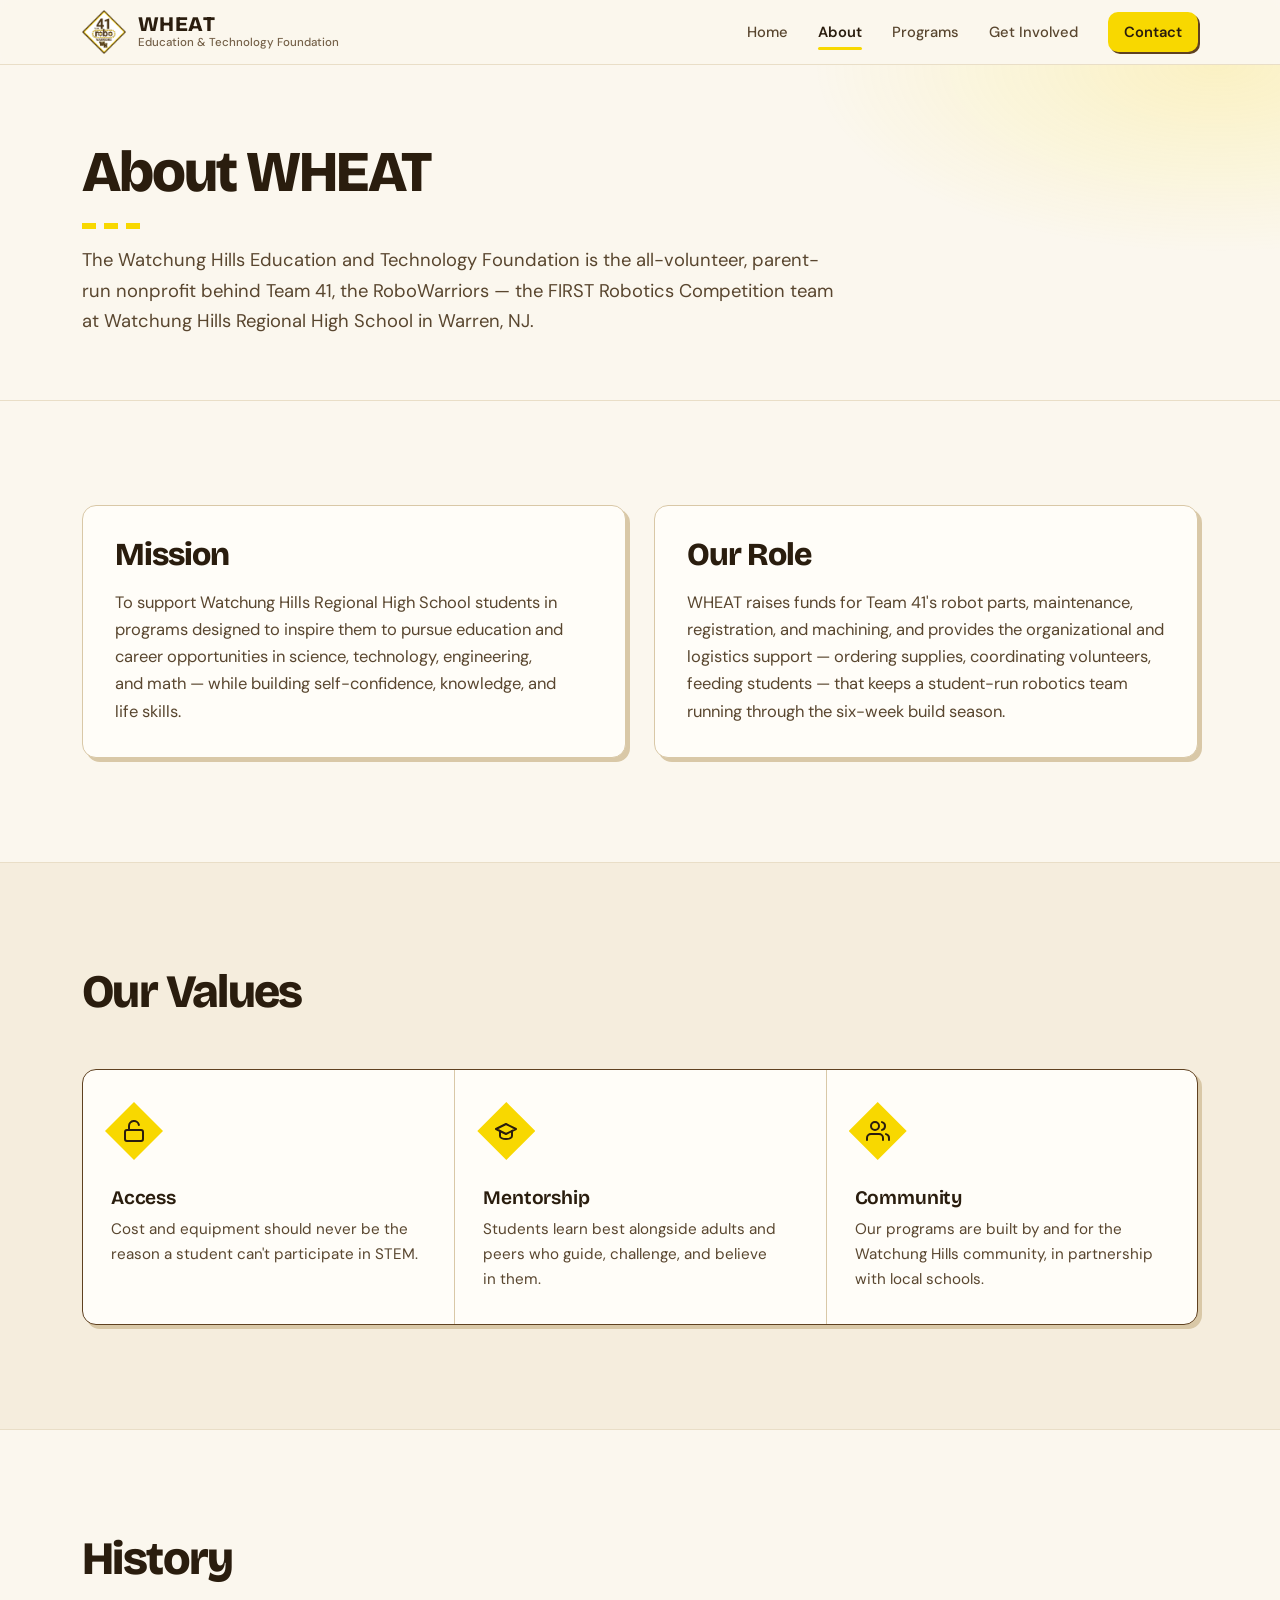
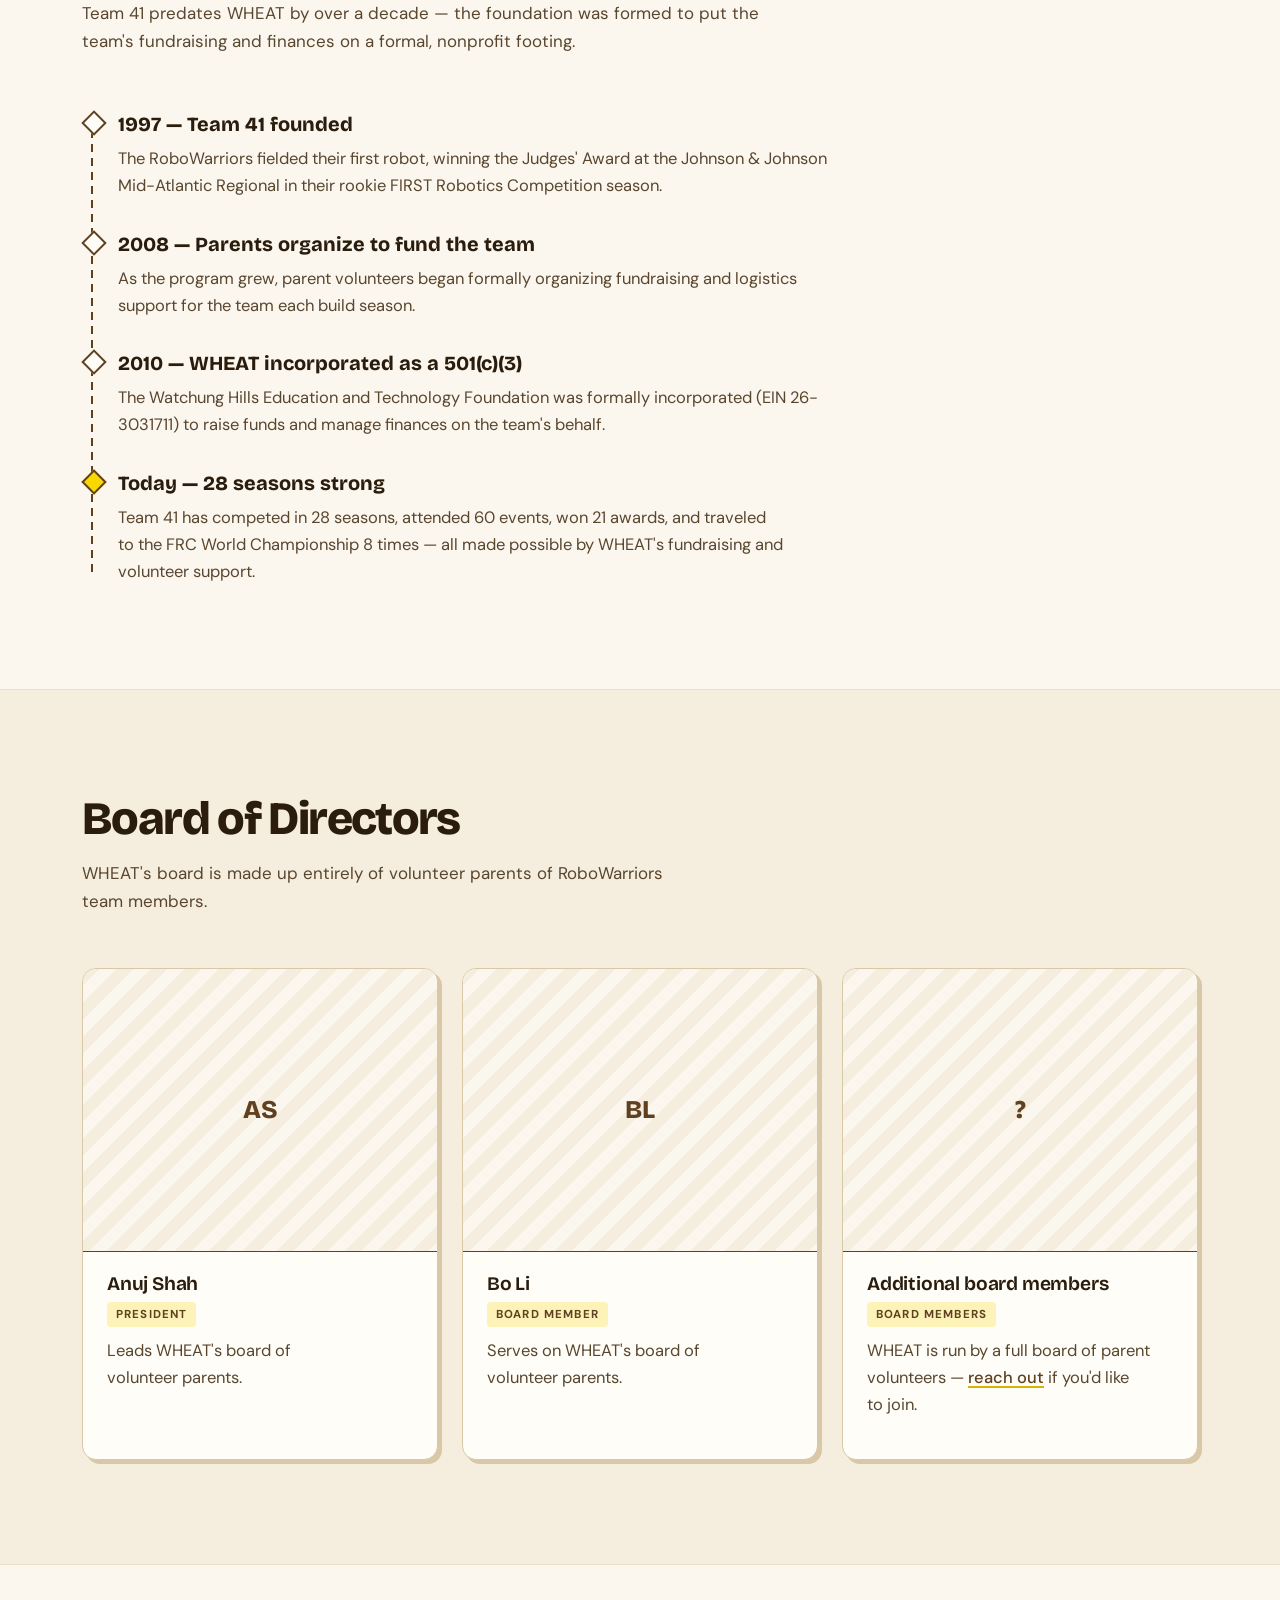
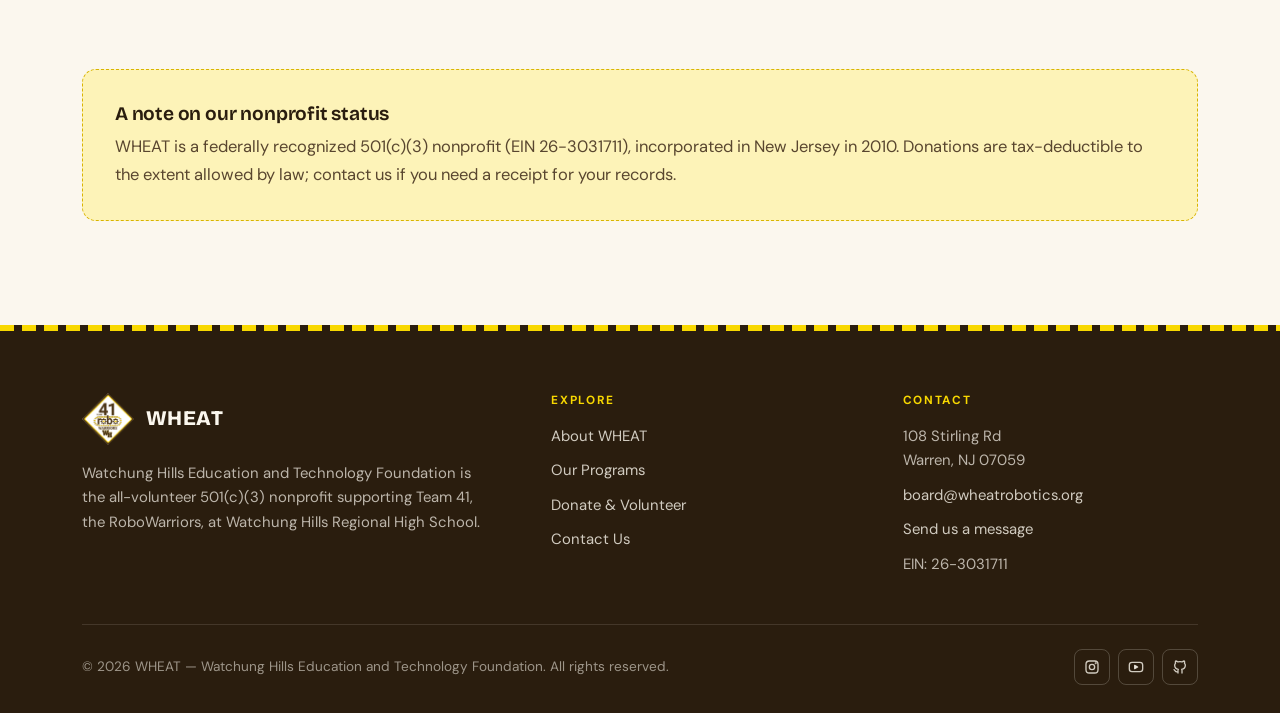
==== commit a00ef5f3: "Route forms to WHEAT inboxes via email app Bring in the contact-routing work: contact and volunteer " ====
--- a/about.html
+++ b/about.html
@@ -202,6 +202,7 @@
         <h4>Contact</h4>
         <ul>
           <li>108 Stirling Rd<br>Warren, NJ 07059</li>
+          <li><a href="mailto:board@wheatrobotics.org">board@wheatrobotics.org</a></li>
           <li><a href="contact.html">Send us a message</a></li>
           <li>EIN: 26-3031711</li>
         </ul>
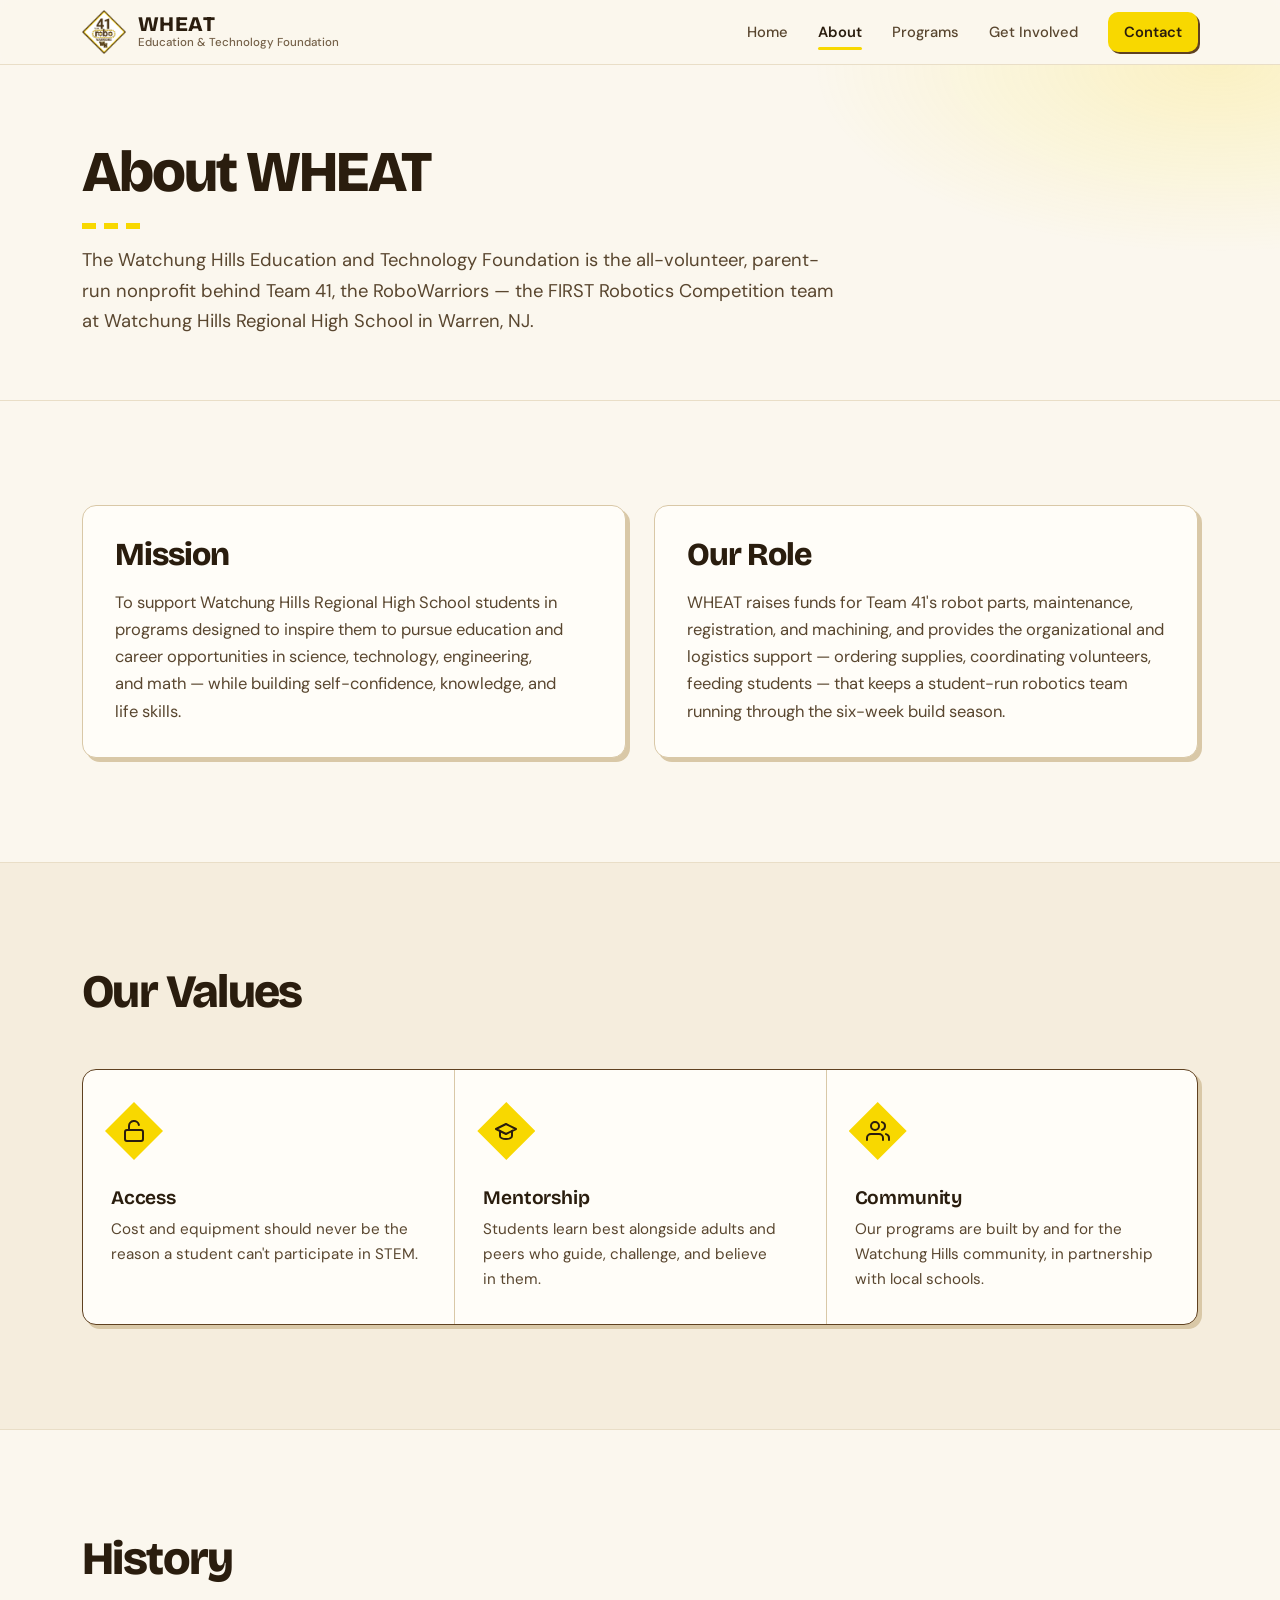
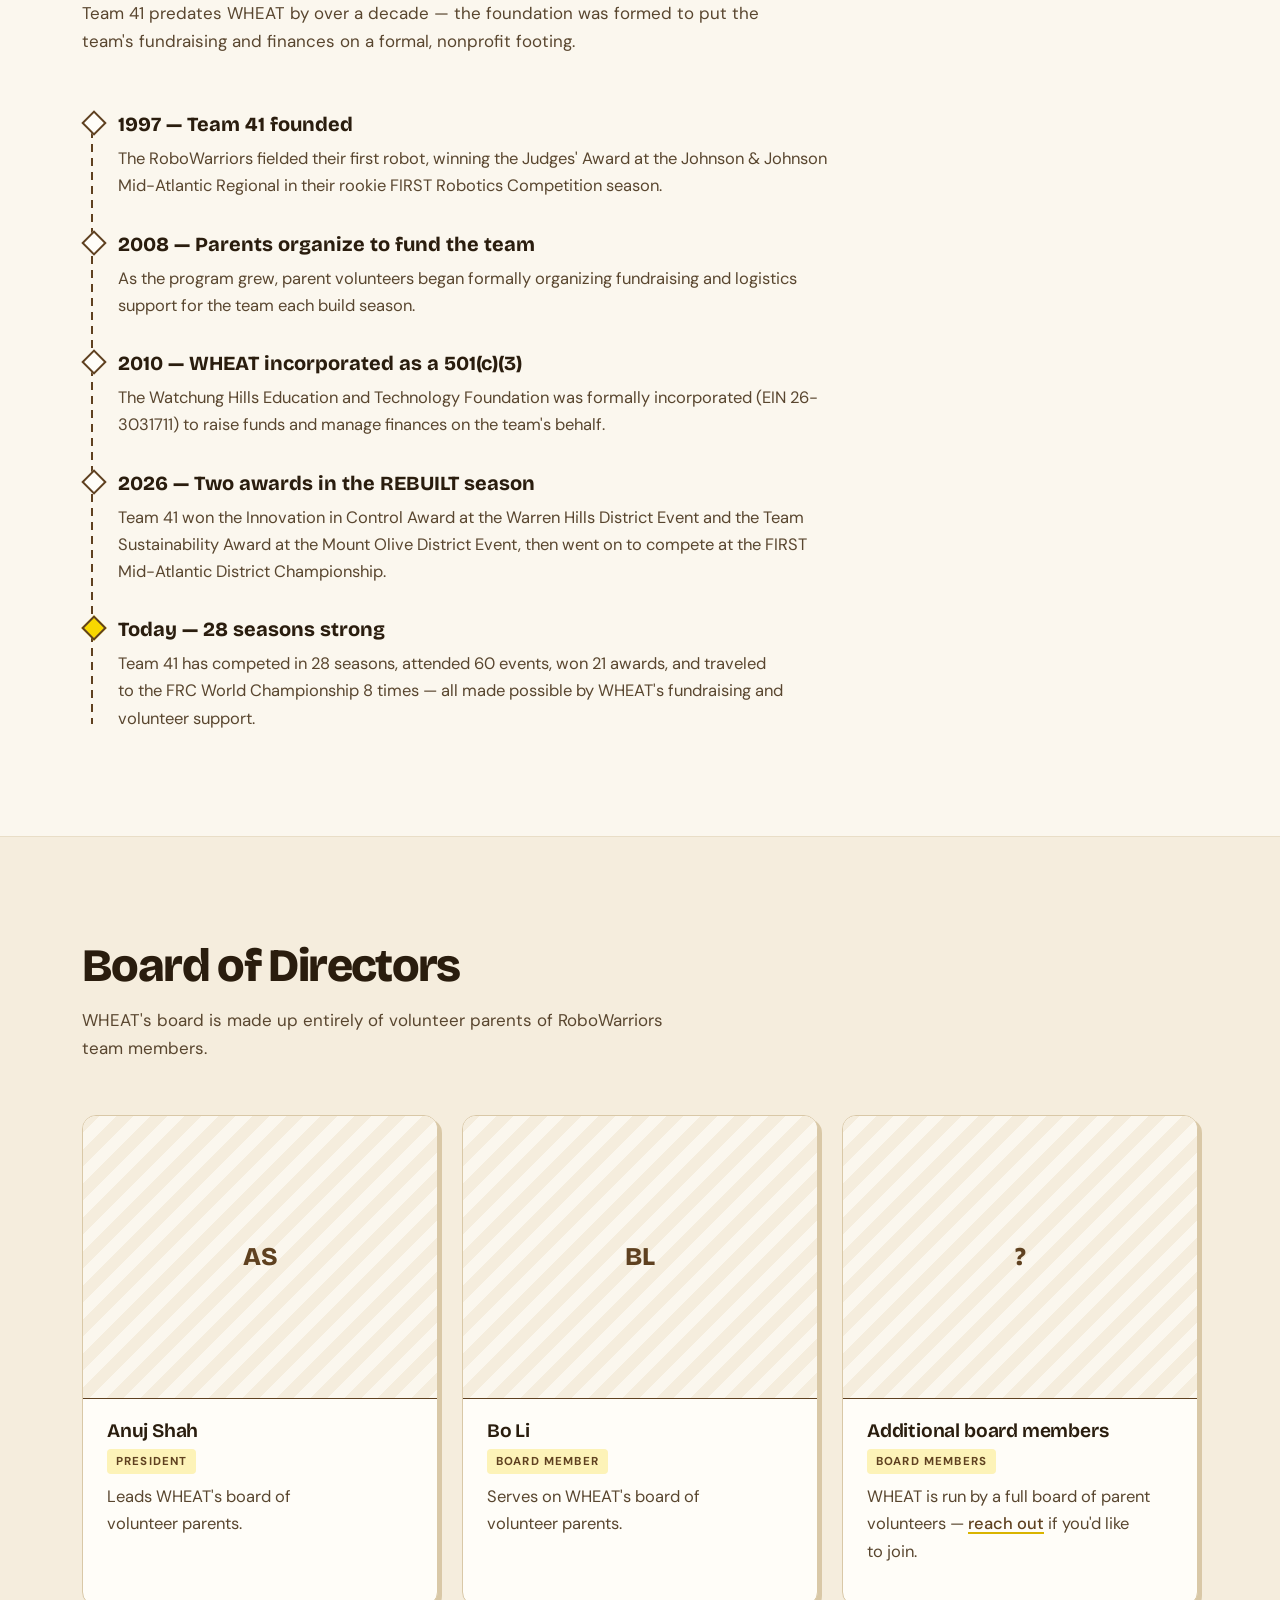
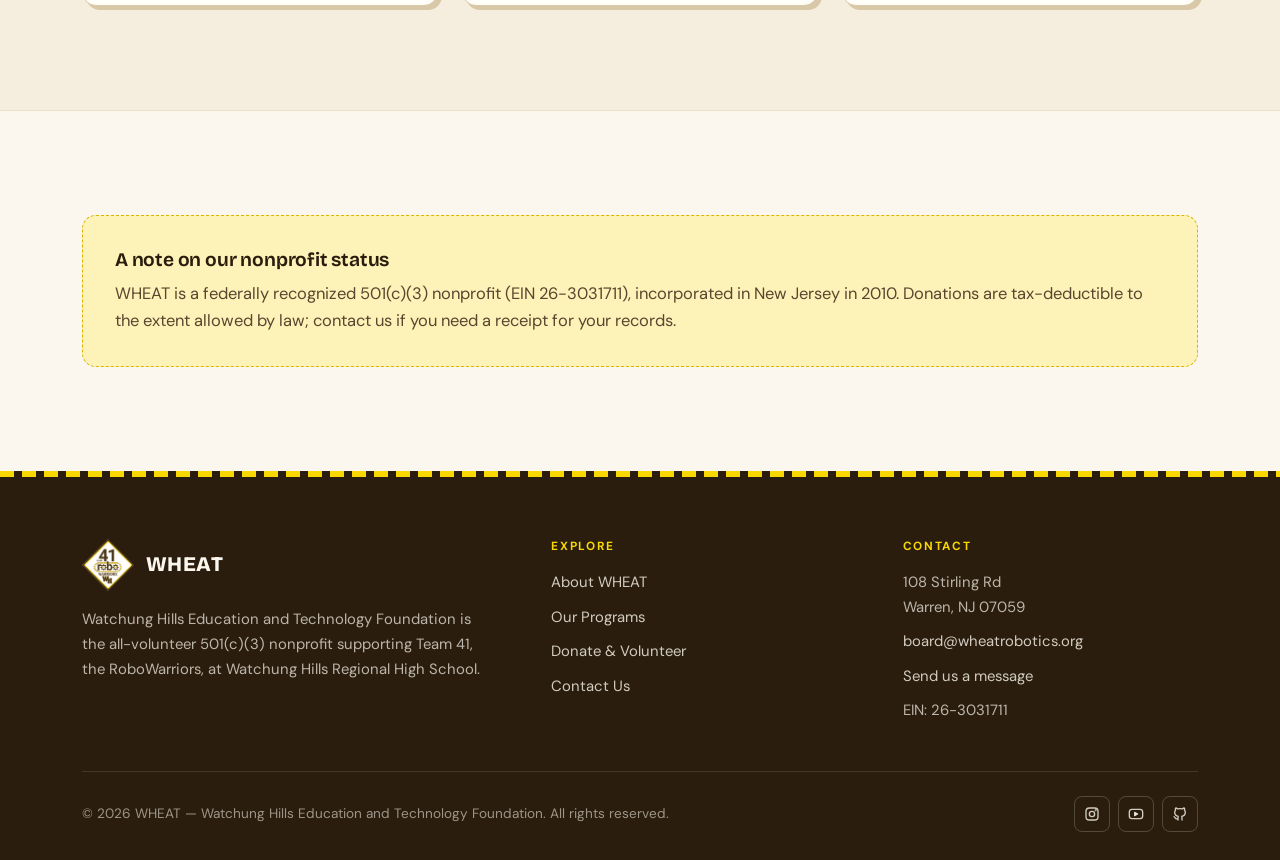
==== commit d54abd5d: "Send contact form via Web3Forms; add 2026 awards photos Contact form - Posts to Web3Forms with fetch" ====
--- a/about.html
+++ b/about.html
@@ -123,6 +123,10 @@
           <p>The Watchung Hills Education and Technology Foundation was formally incorporated (EIN 26-3031711) to raise funds and manage finances on the team's behalf.</p>
         </li>
         <li>
+          <span class="timeline-year">2026 — Two awards in the REBUILT season</span>
+          <p>Team 41 won the Innovation in Control Award at the Warren Hills District Event and the Team Sustainability Award at the Mount Olive District Event, then went on to compete at the FIRST Mid-Atlantic District Championship.</p>
+        </li>
+        <li>
           <span class="timeline-year">Today — 28 seasons strong</span>
           <p>Team 41 has competed in 28 seasons, attended 60 events, won 21 awards, and traveled to the FRC World Championship 8 times — all made possible by WHEAT's fundraising and volunteer support.</p>
         </li>
--- a/css/styles.css
+++ b/css/styles.css
@@ -87,13 +87,11 @@
 .mark{background:linear-gradient(180deg,transparent 58%,var(--gold) 58%,var(--gold) 92%,transparent 92%);padding:0 .08em;-webkit-box-decoration-break:clone;box-decoration-break:clone}
 .hero-body{display:grid;gap:30px}
 .hero p.lede{font-size:clamp(1.03rem,1.5vw,1.15rem);line-height:1.65;color:var(--ink-secondary);max-width:50ch;margin:0}
-.hero-media{margin:0 0 0 auto;position:relative;width:100%;max-width:460px}
-.hero-media::before{content:"";position:absolute;inset:18px -18px -18px 18px;border:2px solid var(--brown);border-radius:var(--radius-xl);background:repeating-linear-gradient(135deg,transparent 0 9px,rgba(95,65,32,.08) 9px 10px)}
-.hero-media img{position:relative;width:100%;height:auto;aspect-ratio:1/1;object-fit:cover;border-radius:var(--radius-xl);box-shadow:var(--shadow-soft)}
-.hero-media figcaption{position:relative;margin-top:30px;font-size:.78rem;color:var(--ink-muted);line-height:1.4;padding-left:18px}
-.hero-badge{position:absolute!important;z-index:2;width:96px!important;height:auto;aspect-ratio:auto!important;left:-34px;bottom:52px;border-radius:0!important;box-shadow:none!important;filter:drop-shadow(0 6px 12px rgba(58,40,18,.25))}
-
-@media(max-width:900px){.hero-grid{grid-template-columns:1fr;gap:56px}.hero-media{margin:0 auto 0 0;max-width:400px}.hero-media img{aspect-ratio:4/3}.hero-badge{left:auto;right:-10px;bottom:auto;top:-30px;width:80px!important}}
+.hero-media{margin:0 0 0 auto;position:relative;width:100%;max-width:520px;border:3px solid var(--brown);border-radius:var(--radius-xl);overflow:hidden;box-shadow:var(--shadow-soft)}
+.hero-media img{display:block;width:100%;height:auto;aspect-ratio:4/3;object-fit:cover}
+.hero-media figcaption{position:absolute;left:0;right:0;bottom:0;padding:36px 18px 14px;font-size:.82rem;line-height:1.4;color:#fff;background:linear-gradient(to top,rgba(20,14,6,.78),rgba(20,14,6,0))}
+
+@media(max-width:900px){.hero-grid{grid-template-columns:1fr;gap:56px}.hero-media{margin:0 auto 0 0;max-width:400px}}
 
 .page-hero{position:relative;padding:76px 0 64px;background:radial-gradient(45% 80% at 95% 0%,rgba(248,216,0,.18),transparent 70%),var(--cream);border-bottom:1px solid var(--rule)}
 .page-hero h1{font-size:clamp(2.4rem,5vw,3.6rem);font-weight:800;letter-spacing:-.035em;margin:0 0 16px;max-width:18ch}
@@ -196,6 +194,11 @@
 input::placeholder,textarea::placeholder{color:#a8977d}
 input:focus,textarea:focus,select:focus{outline:none;border-color:var(--brown);box-shadow:3px 3px 0 var(--gold)}
 .form-note{font-size:.85rem;color:var(--ink-muted)}
+.form-status{margin:0;padding:12px 16px;border-radius:var(--radius);font-size:.95rem;font-weight:600;border:1.5px solid var(--rule-strong);background:var(--paper);color:var(--ink)}
+.form-status.is-success{border-color:var(--brown);background:var(--gold-soft);color:var(--brown-ink)}
+.form-status.is-error{border-color:#b3412e;background:#fbe9e4;color:#8a2a1b}
+.btn[disabled]{opacity:.6;cursor:wait;transform:none;box-shadow:none}
+.visually-hidden{position:absolute!important;width:1px;height:1px;margin:-1px;padding:0;overflow:hidden;clip:rect(0 0 0 0);white-space:nowrap;border:0}
 .contact-info-list{list-style:none;padding:0;margin:0;display:grid;gap:22px}
 .contact-info-list li{display:flex;gap:16px;padding:0}
 .contact-info-list li::marker{content:none}
@@ -225,6 +228,13 @@
 .social-links svg{width:16px;height:16px}
 
 /* Gallery — snapshot cards with slight alternating tilt */
+.award-grid{display:grid;grid-template-columns:repeat(2,minmax(0,1fr));gap:32px}
+.award-card{margin:0;position:relative;border:3px solid var(--brown);border-radius:var(--radius-xl);overflow:hidden;box-shadow:var(--shadow-soft);background:var(--sand-100)}
+.award-card img{display:block;width:100%;height:auto;aspect-ratio:3/2;object-fit:cover}
+.award-card figcaption{position:absolute;left:0;right:0;bottom:0;padding:48px 20px 16px;color:#fff;background:linear-gradient(to top,rgba(20,14,6,.82),rgba(20,14,6,0));font-size:.88rem;line-height:1.4}
+.award-card figcaption strong{display:block;font-family:var(--font-head);font-size:1.15rem;font-weight:750;margin-bottom:2px}
+.award-credit{margin:14px 0 0;font-size:.78rem;color:var(--ink-muted)}
+@media(max-width:760px){.award-grid{grid-template-columns:1fr;gap:24px}}
 .gallery{display:grid;grid-template-columns:repeat(4,minmax(0,1fr));gap:24px}
 .gallery-item{margin:0;background:var(--paper);border:1px solid var(--rule-strong);border-radius:var(--radius);padding:8px 8px 16px;box-shadow:var(--shadow-soft);transition:transform .2s ease,box-shadow .2s ease}
 .gallery-item:nth-child(odd){transform:rotate(-1deg)}
@@ -267,8 +277,7 @@
   .stat-grid>div+div{border-left:none;border-top:1px solid rgba(251,247,238,.14)}
   .stat-grid>div{padding:22px 4px}
   .card,.callout{padding:24px}
-  .hero-media::before{inset:12px -10px -10px 12px}
-}
+  }
 @media(max-width:520px){
   .gallery{grid-template-columns:1fr}
   .gallery-item:nth-child(even){transform:rotate(1deg)}
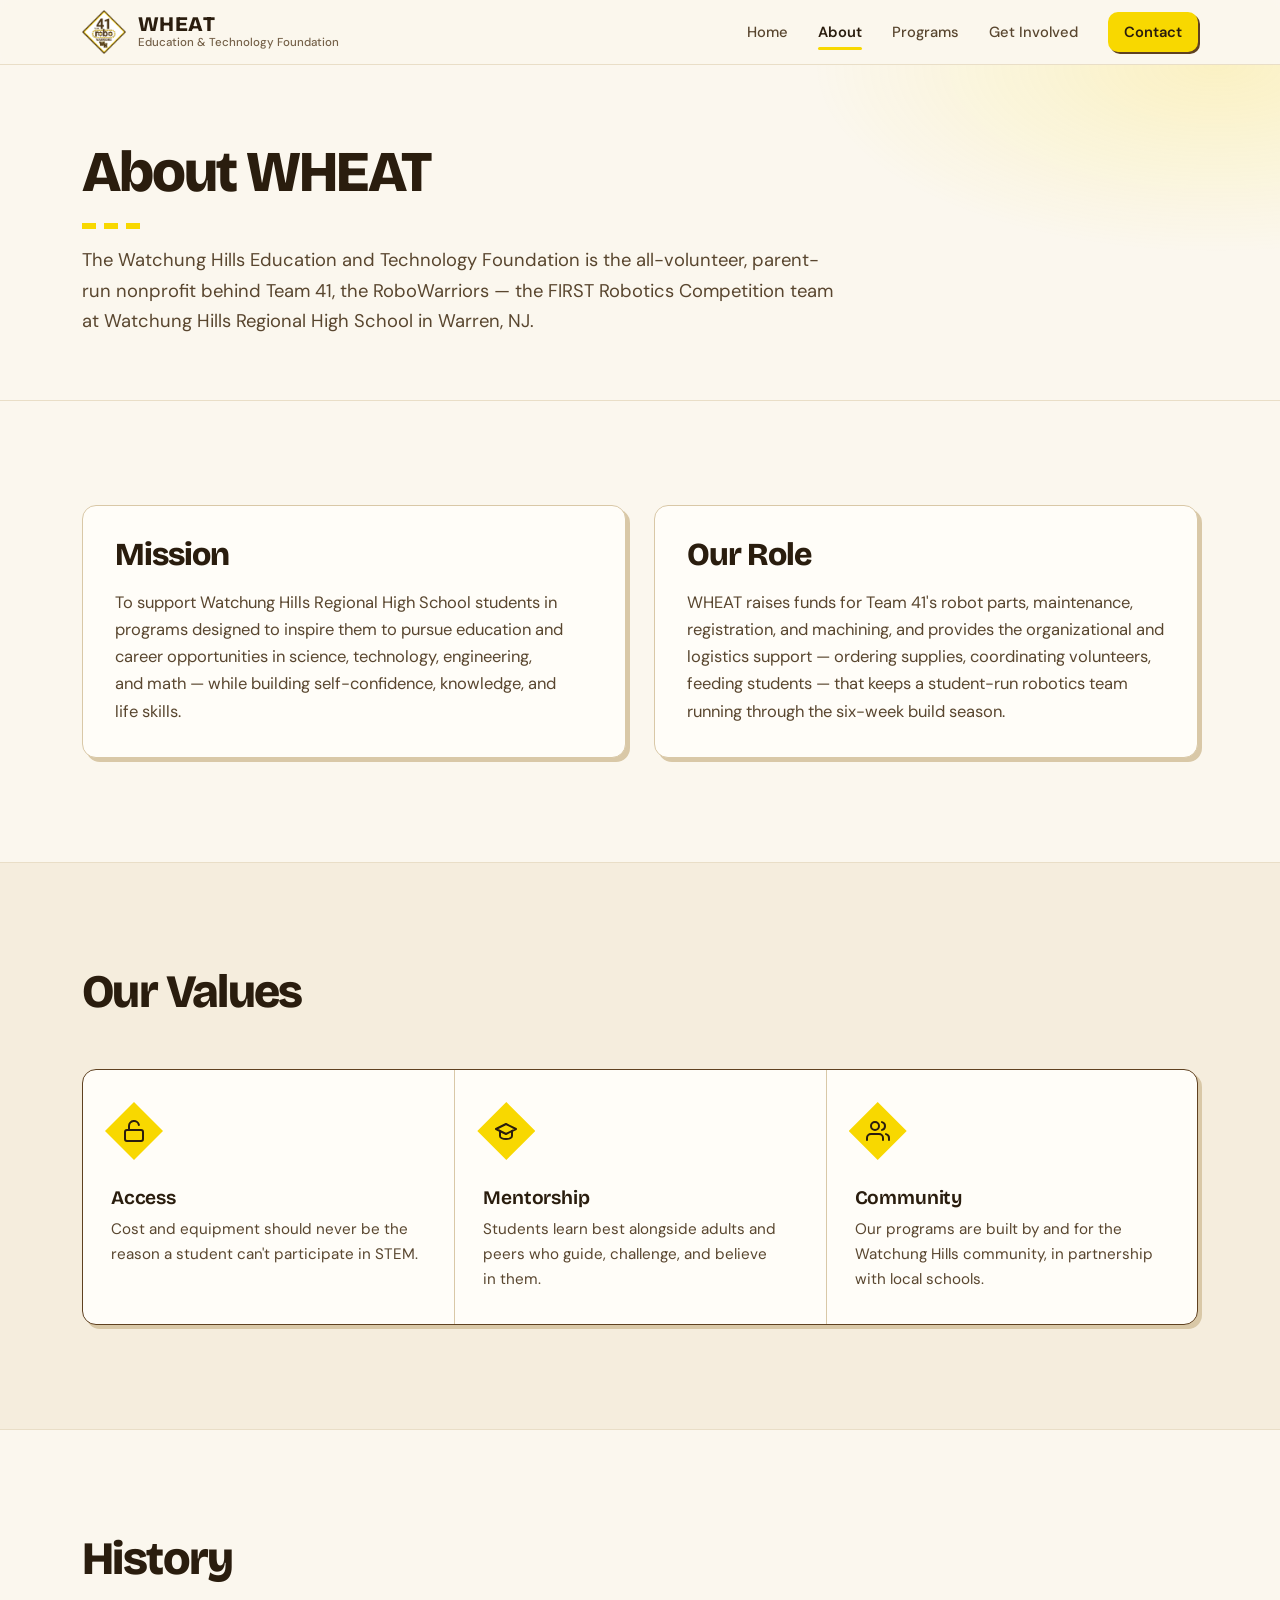
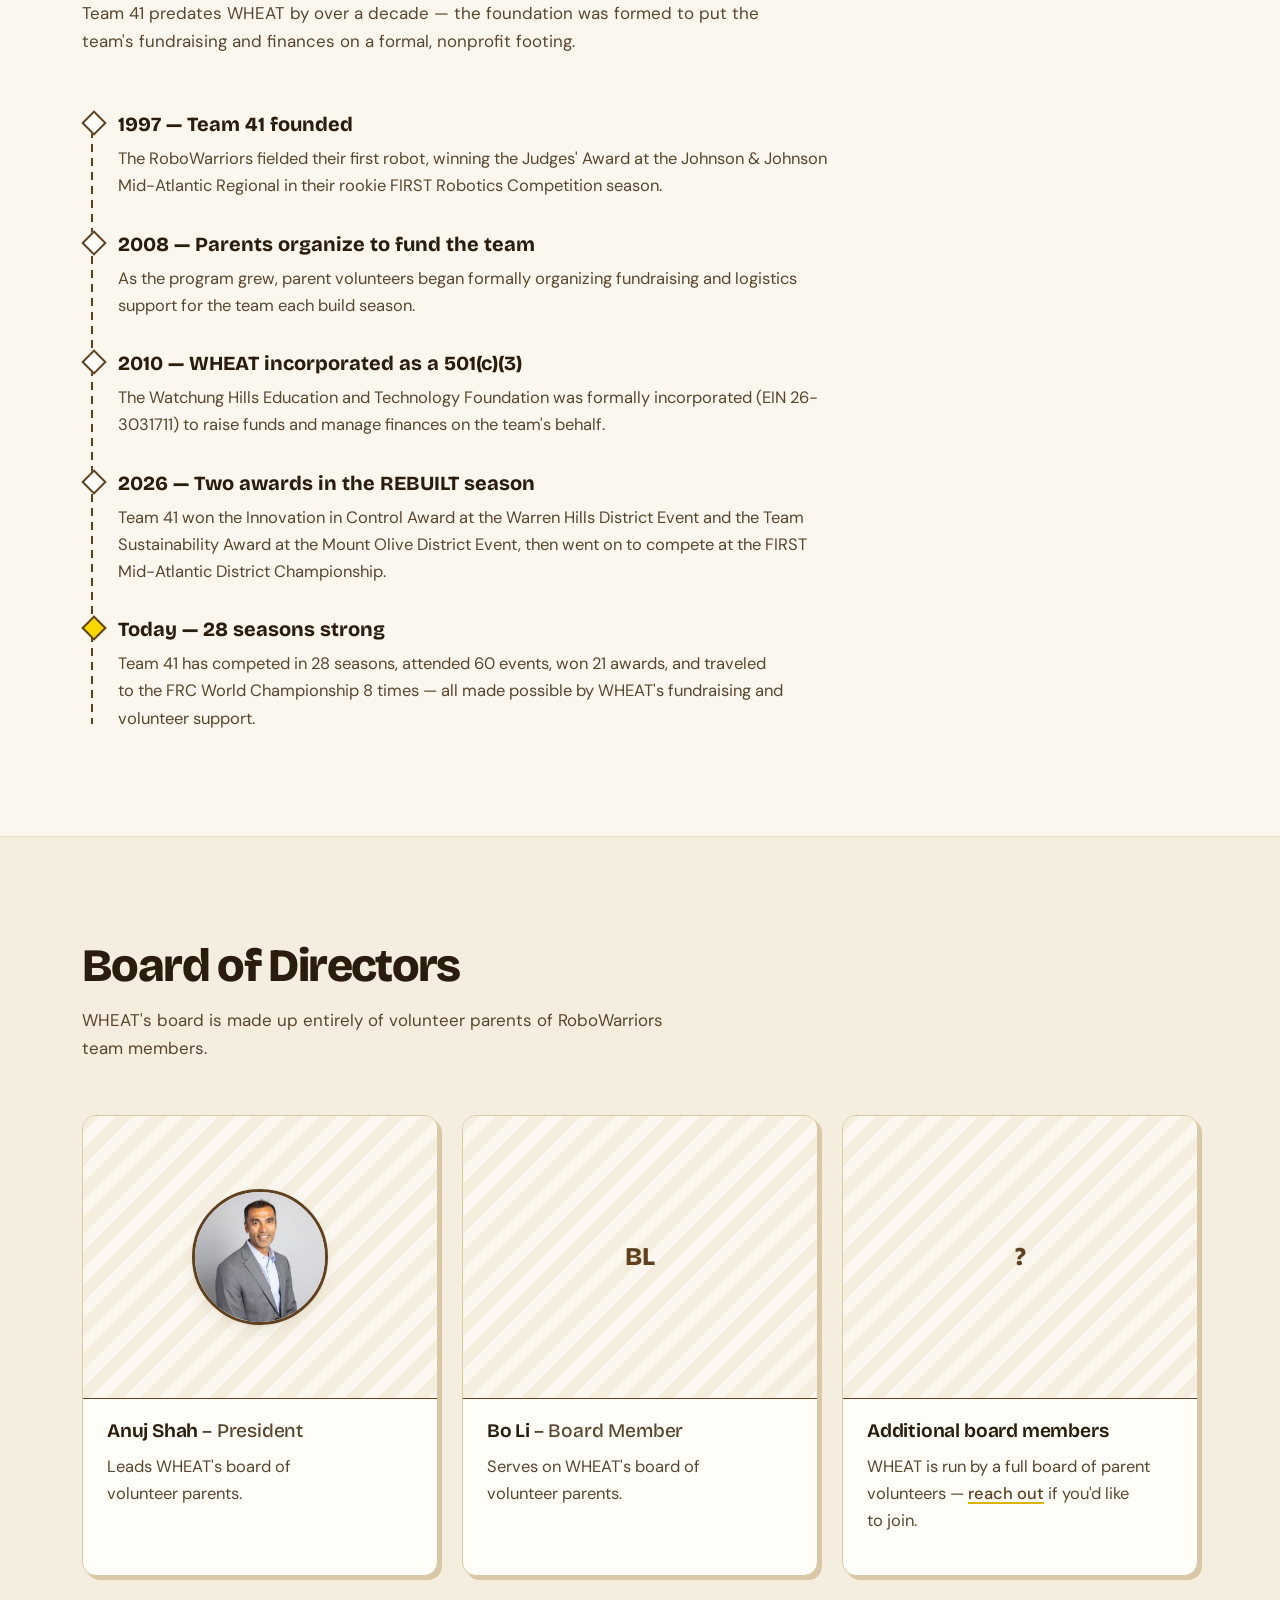
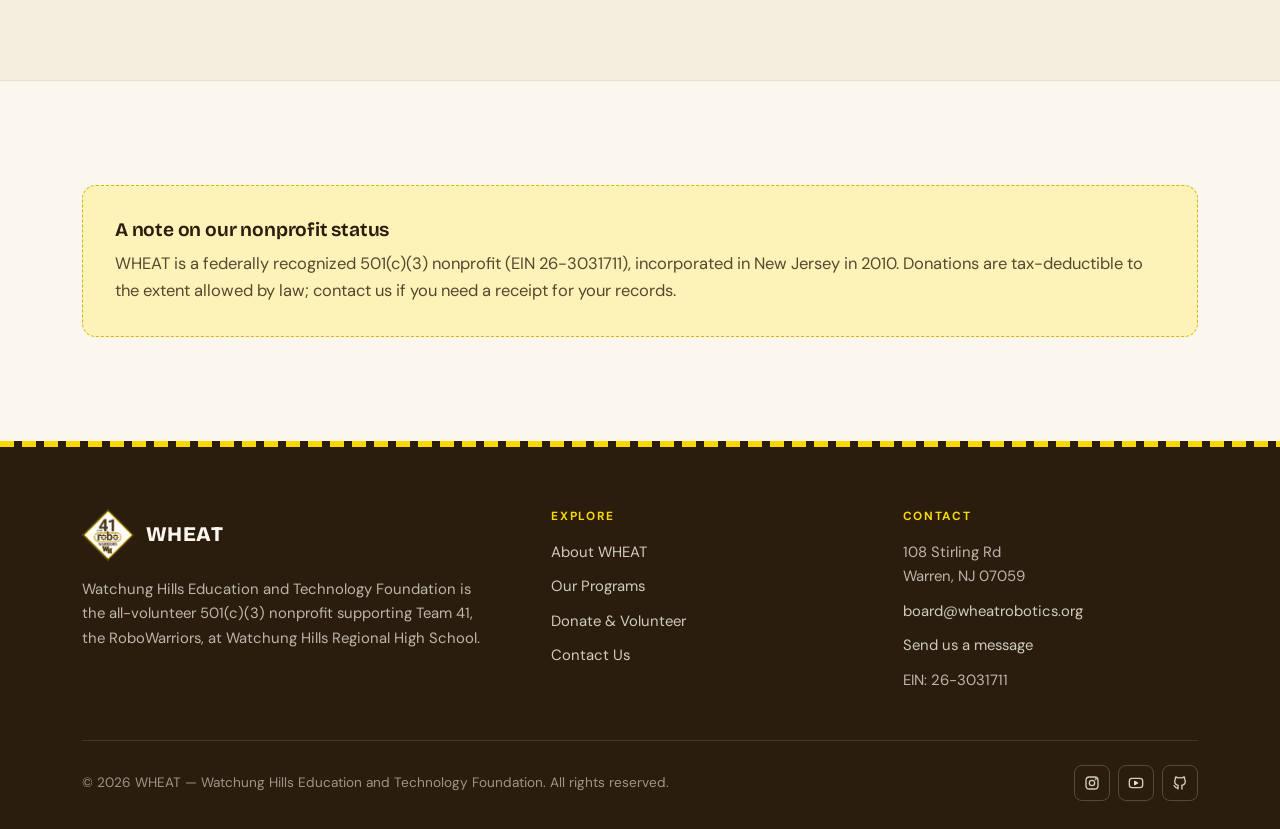
==== commit dd4293e6: "Show board titles inline; add Anuj Shah's headshot - Board cards show the title next to the name ("A" ====
--- a/about.html
+++ b/about.html
@@ -13,7 +13,7 @@
 
 <header class="site-header">
   <div class="nav-wrap">
-    <a class="brand" href="index.html">
+    <a class="brand" href="/">
       <img class="brand-mark" src="assets/images/team41-logo.png" alt="" width="44" height="44">
       <span class="brand-text">
         <span class="brand-name">WHEAT</span>
@@ -27,11 +27,11 @@
     </button>
     <nav class="main-nav" id="main-nav" aria-label="Primary">
       <ul>
-        <li><a href="index.html">Home</a></li>
-        <li><a href="about.html" aria-current="page">About</a></li>
-        <li><a href="programs.html">Programs</a></li>
-        <li><a href="get-involved.html">Get Involved</a></li>
-        <li><a href="contact.html">Contact</a></li>
+        <li><a href="/">Home</a></li>
+        <li><a href="/about" aria-current="page">About</a></li>
+        <li><a href="/programs">Programs</a></li>
+        <li><a href="/get-involved">Get Involved</a></li>
+        <li><a href="/contact">Contact</a></li>
       </ul>
     </nav>
   </div>
@@ -142,22 +142,19 @@
       </div>
       <div class="people-grid">
         <div class="person-card">
-          <div class="person-avatar">AS</div>
-          <h3>Anuj Shah</h3>
-          <p class="person-role">President</p>
+          <div class="person-avatar"><img src="assets/images/board/anuj-shah.jpg" alt="Anuj Shah" width="200" height="200" loading="lazy"></div>
+          <h3>Anuj Shah <span class="person-role">– President</span></h3>
           <p>Leads WHEAT's board of volunteer parents.</p>
         </div>
         <div class="person-card">
           <div class="person-avatar">BL</div>
-          <h3>Bo Li</h3>
-          <p class="person-role">Board Member</p>
+          <h3>Bo Li <span class="person-role">– Board Member</span></h3>
           <p>Serves on WHEAT's board of volunteer parents.</p>
         </div>
         <div class="person-card">
           <div class="person-avatar">?</div>
           <h3>Additional board members</h3>
-          <p class="person-role">Board Members</p>
-          <p>WHEAT is run by a full board of parent volunteers — <a href="get-involved.html#volunteer">reach out</a> if you'd like to join.</p>
+          <p>WHEAT is run by a full board of parent volunteers — <a href="/get-involved#volunteer">reach out</a> if you'd like to join.</p>
         </div>
       </div>
     </div>
@@ -196,10 +193,10 @@
       <div>
         <h4>Explore</h4>
         <ul>
-          <li><a href="about.html">About WHEAT</a></li>
-          <li><a href="programs.html">Our Programs</a></li>
-          <li><a href="get-involved.html">Donate &amp; Volunteer</a></li>
-          <li><a href="contact.html">Contact Us</a></li>
+          <li><a href="/about">About WHEAT</a></li>
+          <li><a href="/programs">Our Programs</a></li>
+          <li><a href="/get-involved">Donate &amp; Volunteer</a></li>
+          <li><a href="/contact">Contact Us</a></li>
         </ul>
       </div>
       <div>
@@ -207,7 +204,7 @@
         <ul>
           <li>108 Stirling Rd<br>Warren, NJ 07059</li>
           <li><a href="mailto:board@wheatrobotics.org">board@wheatrobotics.org</a></li>
-          <li><a href="contact.html">Send us a message</a></li>
+          <li><a href="/contact">Send us a message</a></li>
           <li>EIN: 26-3031711</li>
         </ul>
       </div>
--- a/css/styles.css
+++ b/css/styles.css
@@ -84,12 +84,25 @@
 .hero::after{content:"";position:absolute;left:0;right:0;bottom:0;height:6px;background:var(--tread);opacity:.9}
 .hero-grid{display:grid;grid-template-columns:1.1fr .9fr;gap:72px;align-items:center}
 .hero h1{font-size:clamp(2.6rem,5.4vw,4.4rem);font-weight:800;line-height:1.02;letter-spacing:-.035em;color:var(--ink);max-width:15ch;margin:0 0 24px}
-.mark{background:linear-gradient(180deg,transparent 58%,var(--gold) 58%,var(--gold) 92%,transparent 92%);padding:0 .08em;-webkit-box-decoration-break:clone;box-decoration-break:clone}
 .hero-body{display:grid;gap:30px}
 .hero p.lede{font-size:clamp(1.03rem,1.5vw,1.15rem);line-height:1.65;color:var(--ink-secondary);max-width:50ch;margin:0}
 .hero-media{margin:0 0 0 auto;position:relative;width:100%;max-width:520px;border:3px solid var(--brown);border-radius:var(--radius-xl);overflow:hidden;box-shadow:var(--shadow-soft)}
-.hero-media img{display:block;width:100%;height:auto;aspect-ratio:4/3;object-fit:cover}
-.hero-media figcaption{position:absolute;left:0;right:0;bottom:0;padding:36px 18px 14px;font-size:.82rem;line-height:1.4;color:#fff;background:linear-gradient(to top,rgba(20,14,6,.78),rgba(20,14,6,0))}
+.carousel{outline:none}
+.carousel:focus-visible{box-shadow:0 0 0 3px var(--gold),var(--shadow-soft)}
+.carousel-track{display:flex;aspect-ratio:3/2;overflow-x:auto;overflow-y:hidden;scroll-snap-type:x mandatory;scroll-behavior:smooth;overscroll-behavior-x:contain;scrollbar-width:none;background:var(--brown-deep)}
+.carousel-track::-webkit-scrollbar{display:none}
+.carousel-slide{position:relative;flex:0 0 100%;margin:0;scroll-snap-align:start;scroll-snap-stop:always;overflow:hidden}
+.carousel-slide img{display:block;width:100%;height:100%;object-fit:cover}
+.carousel-slide figcaption{position:absolute;left:0;right:0;bottom:0;padding:40px 18px 34px;font-size:.82rem;line-height:1.4;color:#fff;background:linear-gradient(to top,rgba(20,14,6,.8),rgba(20,14,6,0))}
+.carousel-btn{position:absolute;top:50%;transform:translateY(-50%);z-index:2;width:40px;height:40px;border:0;border-radius:50%;background:rgba(255,250,240,.88);color:var(--brown-deep);font-size:1.7rem;line-height:1;display:grid;place-items:center;padding:0 0 3px;cursor:pointer;box-shadow:0 2px 8px rgba(20,14,6,.25);transition:background .15s}
+.carousel-btn:hover{background:#fff}
+.carousel-btn:focus-visible{outline:3px solid var(--gold);outline-offset:2px}
+.carousel-prev{left:10px}.carousel-next{right:10px}
+.carousel-dots{position:absolute;left:0;right:0;bottom:12px;z-index:2;display:flex;justify-content:center;gap:6px}
+.carousel-dots button{width:8px;height:8px;padding:0;border:0;border-radius:4px;background:rgba(255,255,255,.55);cursor:pointer;transition:width .2s,background .2s}
+.carousel-dots button[aria-current="true"]{width:22px;background:var(--gold)}
+@media(hover:none){.carousel-btn{display:none}}
+@media(prefers-reduced-motion:reduce){.carousel-track{scroll-behavior:auto}}
 
 @media(max-width:900px){.hero-grid{grid-template-columns:1fr;gap:56px}.hero-media{margin:0 auto 0 0;max-width:400px}}
 
@@ -108,6 +121,7 @@
 
 /* Sections */
 section{padding:104px 0}
+#awards + section{padding-top:24px}
 .section-alt,.section-navy{background:var(--sand-100);border-top:1px solid var(--rule);border-bottom:1px solid var(--rule)}
 .section-head{margin:0 0 52px;max-width:720px}
 .section-head p{font-size:1.06rem;color:var(--ink-secondary);max-width:58ch;margin:16px 0 0}
@@ -154,8 +168,9 @@
 .person-card{padding:0 0 24px;overflow:hidden}
 .person-card>*:not(.person-avatar){margin-left:24px;margin-right:24px}
 .person-avatar{aspect-ratio:5/4;margin:0 0 20px;background:repeating-linear-gradient(135deg,var(--sand-100) 0 12px,var(--cream) 12px 24px);border-bottom:1.5px solid var(--brown);display:flex;align-items:center;justify-content:center;color:var(--brown);font-family:var(--font-head);font-size:1.6rem;font-weight:800}
-.person-card h3{font-size:1.2rem;margin-bottom:.15em}
-.person-role{display:inline-block;font-size:.72rem;font-weight:700;letter-spacing:.1em;text-transform:uppercase;color:var(--brown);background:var(--gold-soft);padding:3px 9px;border-radius:4px;margin-bottom:.8em}
+.person-avatar img{width:136px;height:136px;border-radius:50%;object-fit:cover;border:3px solid var(--brown);box-shadow:var(--shadow-soft);background:var(--paper)}
+.person-card h3{font-size:1.2rem;margin-bottom:.5em}
+.person-role{font-weight:500;color:var(--ink-secondary)}
 
 /* Timeline: vertical rail with diamond nodes */
 .timeline{list-style:none;margin:0;padding:0 0 0 36px;display:grid;gap:28px;position:relative;max-width:760px}
@@ -229,10 +244,10 @@
 
 /* Gallery — snapshot cards with slight alternating tilt */
 .award-grid{display:grid;grid-template-columns:repeat(2,minmax(0,1fr));gap:32px}
-.award-card{margin:0;position:relative;border:3px solid var(--brown);border-radius:var(--radius-xl);overflow:hidden;box-shadow:var(--shadow-soft);background:var(--sand-100)}
-.award-card img{display:block;width:100%;height:auto;aspect-ratio:3/2;object-fit:cover}
-.award-card figcaption{position:absolute;left:0;right:0;bottom:0;padding:48px 20px 16px;color:#fff;background:linear-gradient(to top,rgba(20,14,6,.82),rgba(20,14,6,0));font-size:.88rem;line-height:1.4}
-.award-card figcaption strong{display:block;font-family:var(--font-head);font-size:1.15rem;font-weight:750;margin-bottom:2px}
+.award-card{margin:0;border:3px solid var(--brown);border-radius:var(--radius-xl);overflow:hidden;box-shadow:var(--shadow-soft);background:var(--paper)}
+.award-card img{display:block;width:100%;height:auto;aspect-ratio:3/2;object-fit:cover;border-bottom:3px solid var(--brown)}
+.award-card figcaption{padding:16px 20px 18px;color:var(--ink-secondary);font-size:.9rem;line-height:1.45}
+.award-card figcaption strong{display:block;font-family:var(--font-head);font-size:1.15rem;font-weight:750;color:var(--ink);margin-bottom:2px}
 .award-credit{margin:14px 0 0;font-size:.78rem;color:var(--ink-muted)}
 @media(max-width:760px){.award-grid{grid-template-columns:1fr;gap:24px}}
 .gallery{display:grid;grid-template-columns:repeat(4,minmax(0,1fr));gap:24px}
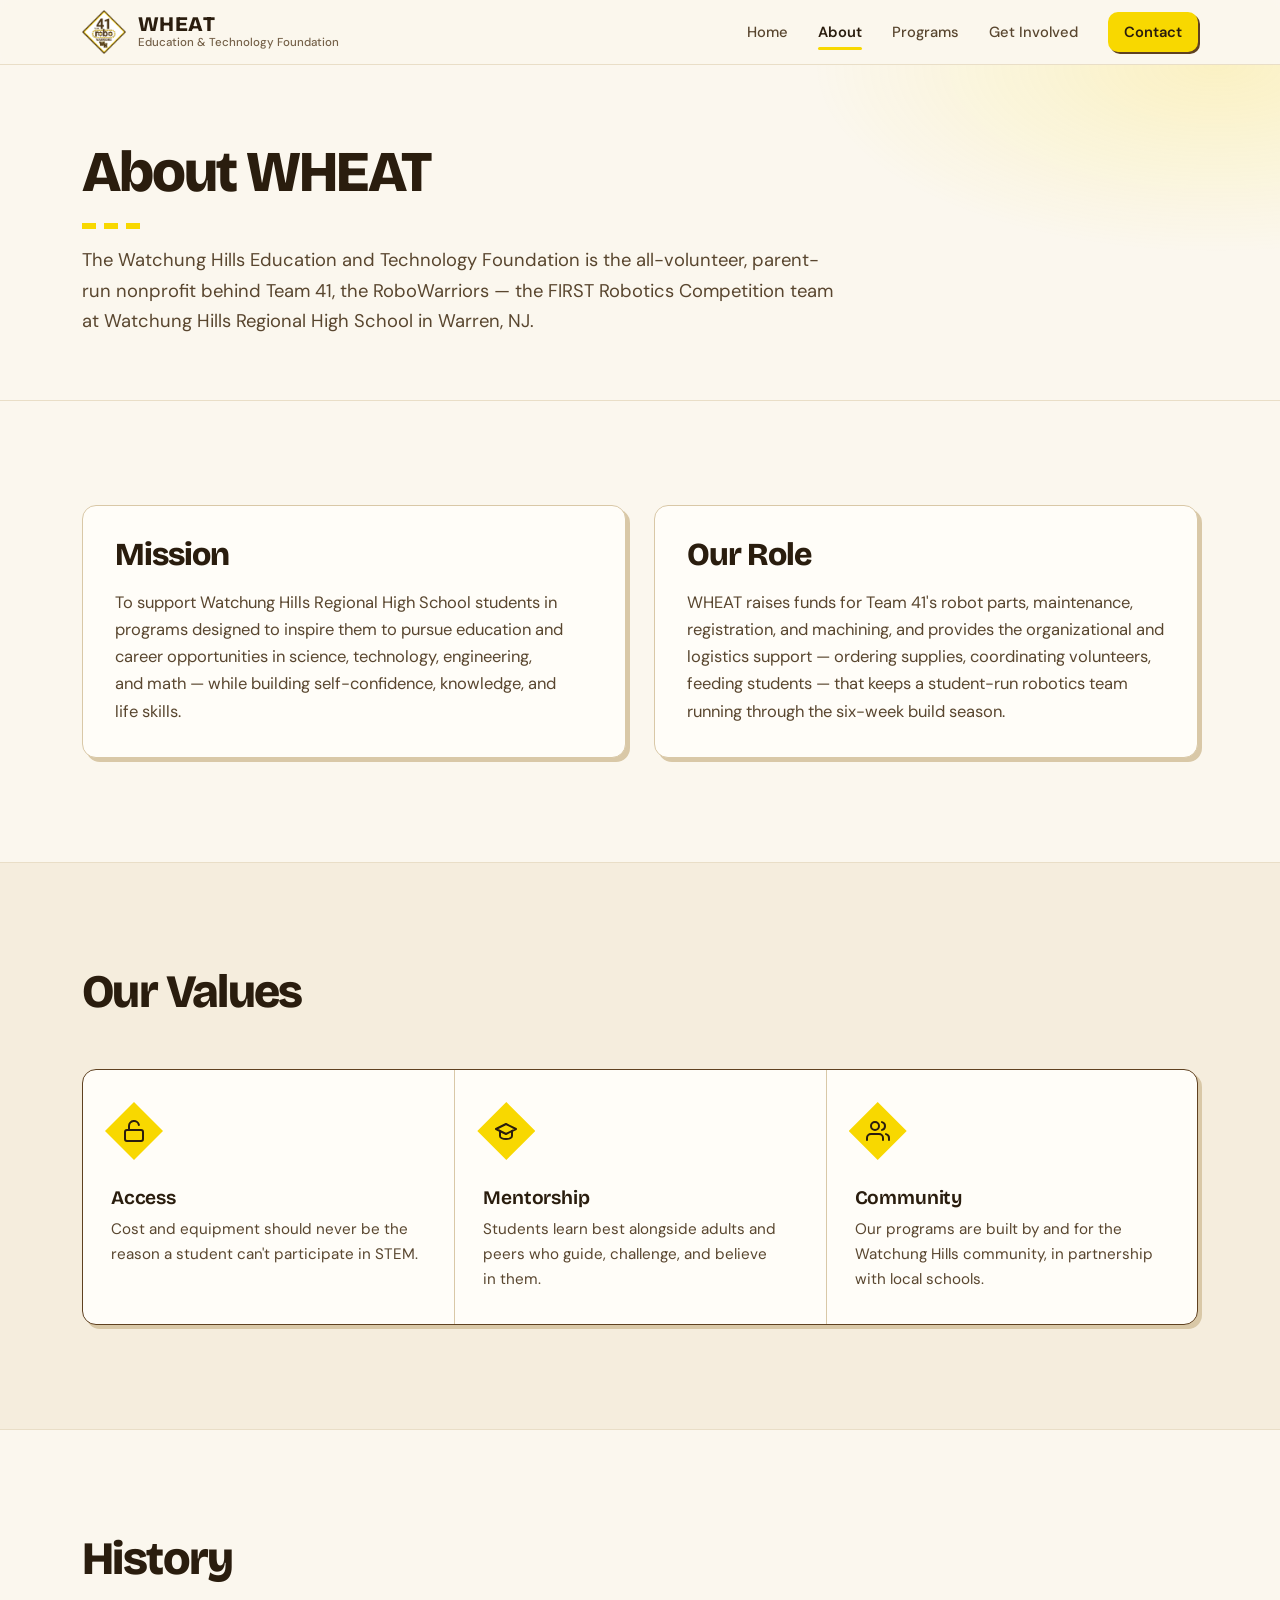
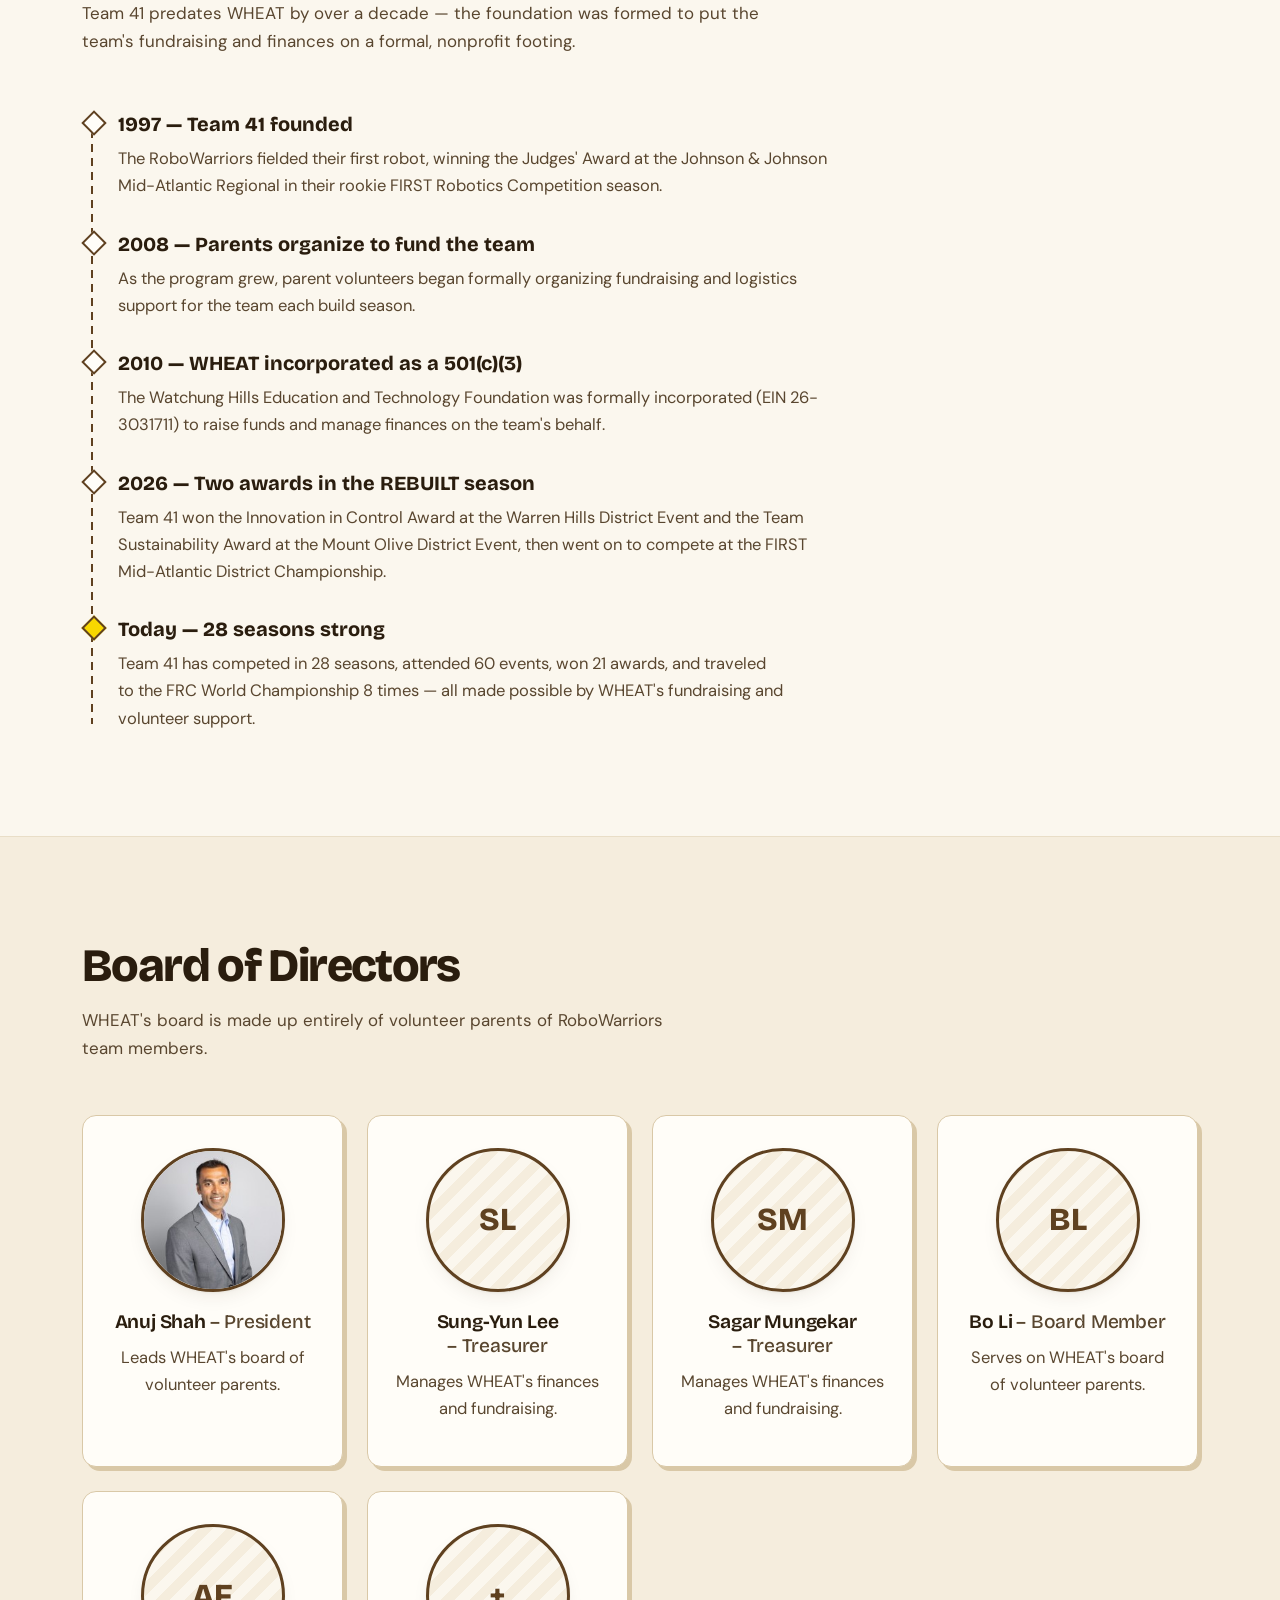
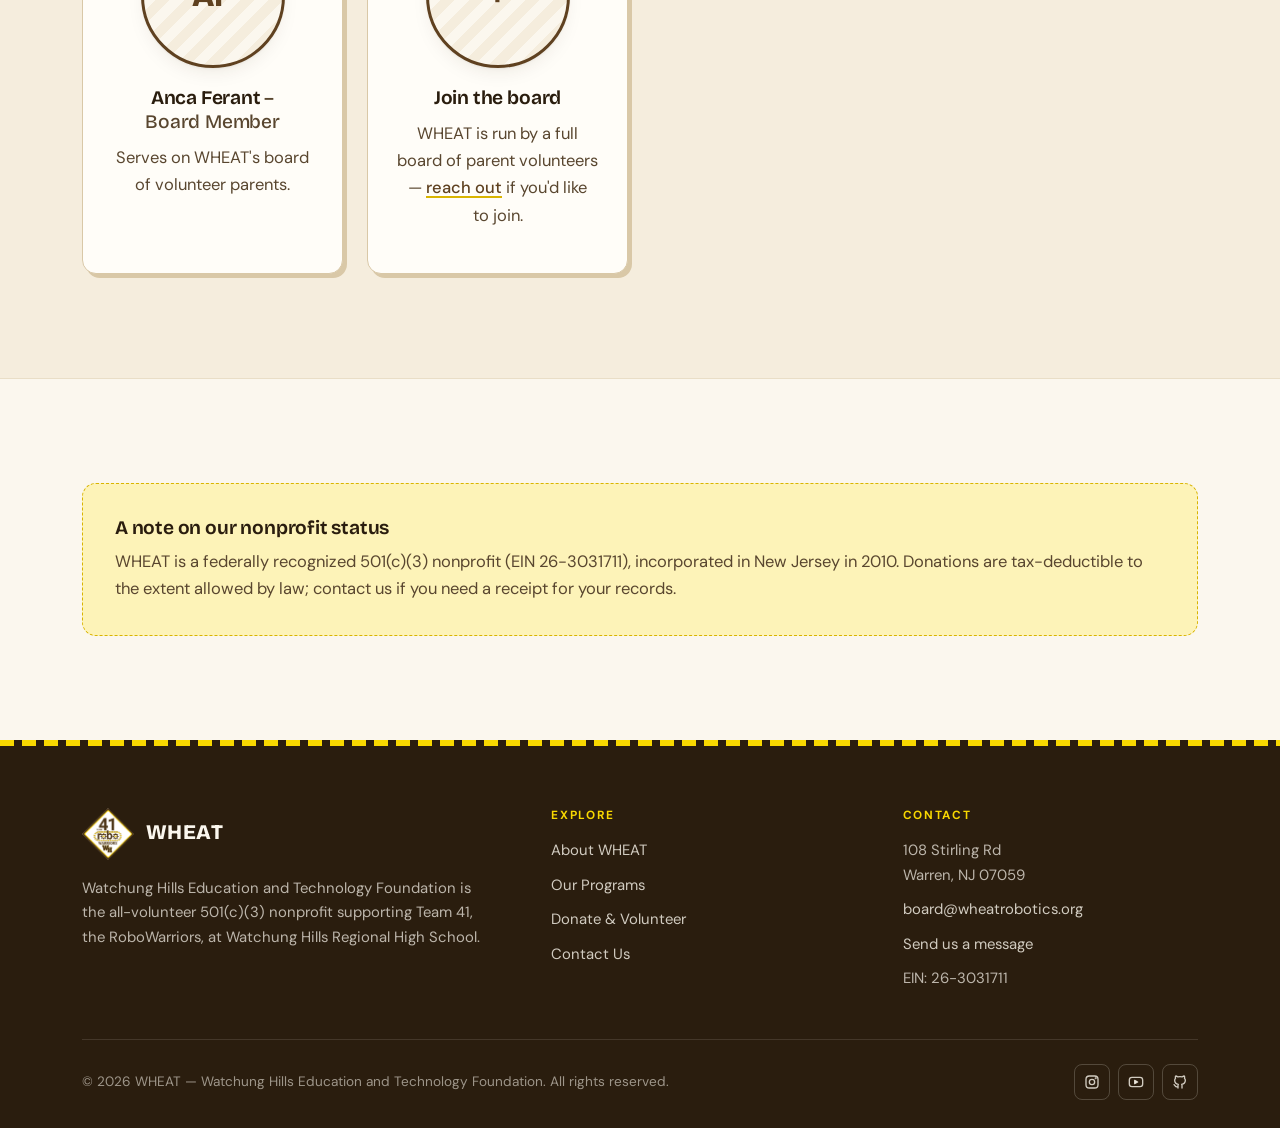
==== commit 6ccd4b81: "Circular board avatars; add treasurers and Anca Ferant Co-Authored-By: Claude Opus 5.5 <noreply@anth" ====
--- a/about.html
+++ b/about.html
@@ -147,13 +147,28 @@
           <p>Leads WHEAT's board of volunteer parents.</p>
         </div>
         <div class="person-card">
+          <div class="person-avatar">SL</div>
+          <h3>Sung-Yun Lee <span class="person-role">– Treasurer</span></h3>
+          <p>Manages WHEAT's finances and fundraising.</p>
+        </div>
+        <div class="person-card">
+          <div class="person-avatar">SM</div>
+          <h3>Sagar Mungekar <span class="person-role">– Treasurer</span></h3>
+          <p>Manages WHEAT's finances and fundraising.</p>
+        </div>
+        <div class="person-card">
           <div class="person-avatar">BL</div>
           <h3>Bo Li <span class="person-role">– Board Member</span></h3>
           <p>Serves on WHEAT's board of volunteer parents.</p>
         </div>
         <div class="person-card">
-          <div class="person-avatar">?</div>
-          <h3>Additional board members</h3>
+          <div class="person-avatar">AF</div>
+          <h3>Anca Ferant <span class="person-role">– Board Member</span></h3>
+          <p>Serves on WHEAT's board of volunteer parents.</p>
+        </div>
+        <div class="person-card">
+          <div class="person-avatar">+</div>
+          <h3>Join the board</h3>
           <p>WHEAT is run by a full board of parent volunteers — <a href="/get-involved#volunteer">reach out</a> if you'd like to join.</p>
         </div>
       </div>
--- a/css/styles.css
+++ b/css/styles.css
@@ -165,10 +165,9 @@
 .value-icon{width:58px;height:58px;padding:17px;margin:0 0 18px -6px;color:var(--brown-ink);background:var(--gold);clip-path:polygon(50% 0,100% 50%,50% 100%,0 50%)}
 .value-item h3{font-size:1.2rem;margin-bottom:.35em}
 .value-item p{margin:0;font-size:.95rem}
-.person-card{padding:0 0 24px;overflow:hidden}
-.person-card>*:not(.person-avatar){margin-left:24px;margin-right:24px}
-.person-avatar{aspect-ratio:5/4;margin:0 0 20px;background:repeating-linear-gradient(135deg,var(--sand-100) 0 12px,var(--cream) 12px 24px);border-bottom:1.5px solid var(--brown);display:flex;align-items:center;justify-content:center;color:var(--brown);font-family:var(--font-head);font-size:1.6rem;font-weight:800}
-.person-avatar img{width:136px;height:136px;border-radius:50%;object-fit:cover;border:3px solid var(--brown);box-shadow:var(--shadow-soft);background:var(--paper)}
+.person-card{padding:32px 24px 28px;text-align:center}
+.person-avatar{width:144px;height:144px;margin:0 auto 18px;border-radius:50%;overflow:hidden;border:3px solid var(--brown);background:repeating-linear-gradient(135deg,var(--sand-100) 0 10px,var(--cream) 10px 20px);box-shadow:var(--shadow-soft);display:flex;align-items:center;justify-content:center;color:var(--brown);font-family:var(--font-head);font-size:2rem;font-weight:800}
+.person-avatar img{display:block;width:100%;height:100%;object-fit:cover}
 .person-card h3{font-size:1.2rem;margin-bottom:.5em}
 .person-role{font-weight:500;color:var(--ink-secondary)}
 
